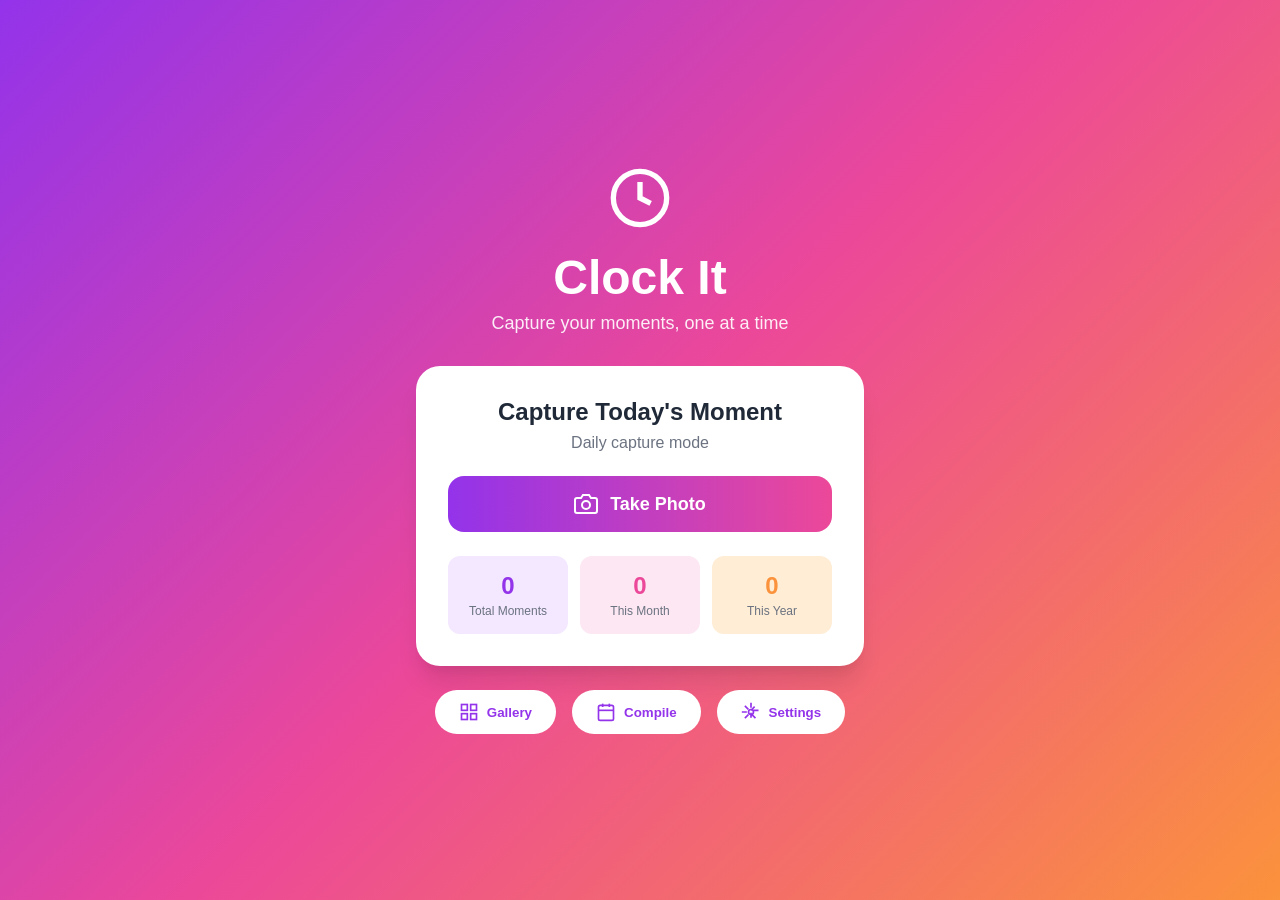
==== index.html @ ca6f7989 "Add files via upload" ====
<!DOCTYPE html>
<html lang="en">
<head>
    <meta charset="UTF-8">
    <meta name="viewport" content="width=device-width, initial-scale=1.0, maximum-scale=1.0, user-scalable=no">
    <meta name="theme-color" content="#9333ea">
    <meta name="description" content="Clock It - Capture your moments, one at a time">
    <meta name="mobile-web-app-capable" content="yes">
    <meta name="apple-mobile-web-app-capable" content="yes">
    <meta name="apple-mobile-web-app-status-bar-style" content="black-translucent">
    <title>Clock It - Photo Journal</title>
    <link rel="manifest" href="manifest.json">
    <link rel="stylesheet" href="styles.css">
    <link rel="icon" type="image/png" href="icon-192.png">
    <link rel="apple-touch-icon" href="icon-192.png">
</head>
<body>
    <div id="app">
        <!-- Home View -->
        <div id="home-view" class="view active">
            <div class="gradient-bg">
                <div class="logo-section">
                    <svg class="logo-icon" viewBox="0 0 24 24" fill="none" stroke="currentColor">
                        <circle cx="12" cy="12" r="10"></circle>
                        <polyline points="12 6 12 12 16 14"></polyline>
                    </svg>
                    <h1 class="app-title">Clock It</h1>
                    <p class="app-subtitle">Capture your moments, one at a time</p>
                </div>

                <div class="card main-card">
                    <div class="card-header">
                        <h2 id="capture-status">Capture Today's Moment</h2>
                        <p id="frequency-display">Daily capture mode</p>
                    </div>

                    <button id="capture-btn" class="btn-primary">
                        <svg viewBox="0 0 24 24" fill="none" stroke="currentColor">
                            <path d="M23 19a2 2 0 0 1-2 2H3a2 2 0 0 1-2-2V8a2 2 0 0 1 2-2h4l2-3h6l2 3h4a2 2 0 0 1 2 2z"></path>
                            <circle cx="12" cy="13" r="4"></circle>
                        </svg>
                        Take Photo
                    </button>
                    <input type="file" id="photo-input" accept="image/*" capture="environment" style="display: none;">

                    <div class="stats-grid">
                        <div class="stat-card purple">
                            <div class="stat-value" id="total-moments">0</div>
                            <div class="stat-label">Total Moments</div>
                        </div>
                        <div class="stat-card pink">
                            <div class="stat-value" id="month-moments">0</div>
                            <div class="stat-label">This Month</div>
                        </div>
                        <div class="stat-card orange">
                            <div class="stat-value" id="year-moments">0</div>
                            <div class="stat-label">This Year</div>
                        </div>
                    </div>
                </div>

                <div class="nav-buttons">
                    <button class="nav-btn" onclick="showView('gallery')">
                        <svg viewBox="0 0 24 24" fill="none" stroke="currentColor">
                            <rect x="3" y="3" width="7" height="7"></rect>
                            <rect x="14" y="3" width="7" height="7"></rect>
                            <rect x="14" y="14" width="7" height="7"></rect>
                            <rect x="3" y="14" width="7" height="7"></rect>
                        </svg>
                        Gallery
                    </button>
                    <button class="nav-btn" onclick="showView('compile')">
                        <svg viewBox="0 0 24 24" fill="none" stroke="currentColor">
                            <rect x="3" y="4" width="18" height="18" rx="2" ry="2"></rect>
                            <line x1="16" y1="2" x2="16" y2="6"></line>
                            <line x1="8" y1="2" x2="8" y2="6"></line>
                            <line x1="3" y1="10" x2="21" y2="10"></line>
                        </svg>
                        Compile
                    </button>
                    <button class="nav-btn" onclick="toggleSettings()">
                        <svg viewBox="0 0 24 24" fill="none" stroke="currentColor">
                            <circle cx="12" cy="12" r="3"></circle>
                            <path d="M12 1v6m0 6v6m9-9h-6M7 12H1m15.364-6.364l-4.243 4.243M8.879 15.121l-4.243 4.243m12.728 0l-4.243-4.243M8.879 8.879L4.636 4.636"></path>
                        </svg>
                        Settings
                    </button>
                </div>

                <div id="settings-panel" class="settings-panel hidden">
                    <div class="card">
                        <h3>Settings</h3>
                        <label class="setting-label">Reminder Frequency</label>
                        <select id="frequency-select" class="select-input">
                            <option value="daily">Daily</option>
                            <option value="weekly">Weekly</option>
                        </select>
                        <button class="btn-secondary" onclick="toggleSettings()">Close</button>
                    </div>
                </div>
            </div>
        </div>

        <!-- Gallery View -->
        <div id="gallery-view" class="view">
            <div class="view-container">
                <div class="view-header">
                    <h2>Your Moments</h2>
                    <button class="btn-back" onclick="showView('home')">← Back</button>
                </div>
                <div id="gallery-grid" class="gallery-grid">
                    <div class="empty-state">
                        <svg viewBox="0 0 24 24" fill="none" stroke="currentColor">
                            <path d="M23 19a2 2 0 0 1-2 2H3a2 2 0 0 1-2-2V8a2 2 0 0 1 2-2h4l2-3h6l2 3h4a2 2 0 0 1 2 2z"></path>
                            <circle cx="12" cy="13" r="4"></circle>
                        </svg>
                        <p>No moments captured yet</p>
                    </div>
                </div>
            </div>
        </div>

        <!-- Compile View -->
        <div id="compile-view" class="view">
            <div class="view-container">
                <div class="view-header">
                    <h2>Compile & Share</h2>
                    <button class="btn-back" onclick="showView('home')">← Back</button>
                </div>

                <div class="card">
                    <h3>Monthly Compilation</h3>
                    <div class="select-row">
                        <select id="month-select" class="select-input">
                            <option value="0">January</option>
                            <option value="1">February</option>
                            <option value="2">March</option>
                            <option value="3">April</option>
                            <option value="4">May</option>
                            <option value="5">June</option>
                            <option value="6">July</option>
                            <option value="7">August</option>
                            <option value="8">September</option>
                            <option value="9">October</option>
                            <option value="10">November</option>
                            <option value="11">December</option>
                        </select>
                        <select id="year-select-monthly" class="select-input">
                            <option value="2024">2024</option>
                            <option value="2025">2025</option>
                            <option value="2026">2026</option>
                        </select>
                    </div>
                    <p id="monthly-count" class="photo-count">0 photos</p>
                    <div id="monthly-preview" class="preview-grid"></div>
                    <button id="generate-monthly" class="btn-primary" onclick="generateMonthlyCollage()">
                        <svg viewBox="0 0 24 24" fill="none" stroke="currentColor">
                            <path d="M21 15v4a2 2 0 0 1-2 2H5a2 2 0 0 1-2-2v-4"></path>
                            <polyline points="7 10 12 15 17 10"></polyline>
                            <line x1="12" y1="15" x2="12" y2="3"></line>
                        </svg>
                        Generate Monthly Collage
                    </button>
                </div>

                <div class="card">
                    <h3>Yearly Compilation</h3>
                    <select id="year-select-yearly" class="select-input">
                        <option value="2024">2024</option>
                        <option value="2025">2025</option>
                        <option value="2026">2026</option>
                    </select>
                    <p id="yearly-count" class="photo-count">0 photos</p>
                    <div id="yearly-preview" class="preview-grid"></div>
                    <button id="generate-yearly" class="btn-primary orange-gradient" onclick="generateYearlyCollage()">
                        <svg viewBox="0 0 24 24" fill="none" stroke="currentColor">
                            <path d="M21 15v4a2 2 0 0 1-2 2H5a2 2 0 0 1-2-2v-4"></path>
                            <polyline points="7 10 12 15 17 10"></polyline>
                            <line x1="12" y1="15" x2="12" y2="3"></line>
                        </svg>
                        Generate Yearly Collage
                    </button>
                </div>
            </div>
        </div>
    </div>

    <div id="toast" class="toast hidden"></div>

    <script src="app.js"></script>
</body>
</html>
---- styles.css ----
* {
    margin: 0;
    padding: 0;
    box-sizing: border-box;
}

body {
    font-family: -apple-system, BlinkMacSystemFont, 'Segoe UI', 'Roboto', 'Oxygen', 'Ubuntu', 'Cantarell', sans-serif;
    -webkit-font-smoothing: antialiased;
    -moz-osx-font-smoothing: grayscale;
    overflow-x: hidden;
}

.view {
    display: none;
    min-height: 100vh;
}

.view.active {
    display: block;
}

/* Home View */
.gradient-bg {
    background: linear-gradient(135deg, #9333ea 0%, #ec4899 50%, #fb923c 100%);
    min-height: 100vh;
    padding: 2rem 1.5rem;
    display: flex;
    flex-direction: column;
    align-items: center;
    justify-content: center;
}

.logo-section {
    text-align: center;
    margin-bottom: 2rem;
}

.logo-icon {
    width: 4rem;
    height: 4rem;
    color: white;
    stroke-width: 2;
    margin-bottom: 1rem;
}

.app-title {
    font-size: 3rem;
    font-weight: bold;
    color: white;
    margin-bottom: 0.5rem;
}

.app-subtitle {
    font-size: 1.125rem;
    color: rgba(255, 255, 255, 0.9);
}

.card {
    background: white;
    border-radius: 1.5rem;
    box-shadow: 0 20px 25px -5px rgba(0, 0, 0, 0.1), 0 10px 10px -5px rgba(0, 0, 0, 0.04);
    padding: 2rem;
    width: 100%;
    max-width: 28rem;
}

.main-card {
    margin-bottom: 1.5rem;
}

.card-header {
    text-align: center;
    margin-bottom: 1.5rem;
}

.card-header h2 {
    font-size: 1.5rem;
    font-weight: bold;
    color: #1f2937;
    margin-bottom: 0.5rem;
}

.card-header p {
    color: #6b7280;
}

.btn-primary {
    width: 100%;
    background: linear-gradient(to right, #9333ea, #ec4899);
    color: white;
    padding: 1rem;
    border-radius: 1rem;
    font-weight: 600;
    font-size: 1.125rem;
    border: none;
    cursor: pointer;
    display: flex;
    align-items: center;
    justify-content: center;
    gap: 0.75rem;
    transition: all 0.3s;
    margin-bottom: 1.5rem;
}

.btn-primary:hover {
    box-shadow: 0 10px 15px -3px rgba(0, 0, 0, 0.1);
    transform: translateY(-1px);
}

.btn-primary:disabled {
    opacity: 0.5;
    cursor: not-allowed;
}

.btn-primary svg {
    width: 1.5rem;
    height: 1.5rem;
    stroke-width: 2;
}

.orange-gradient {
    background: linear-gradient(to right, #ec4899, #fb923c);
}

.stats-grid {
    display: grid;
    grid-template-columns: repeat(3, 1fr);
    gap: 0.75rem;
}

.stat-card {
    text-align: center;
    padding: 1rem;
    border-radius: 0.75rem;
}

.stat-card.purple {
    background: #f3e8ff;
}

.stat-card.pink {
    background: #fce7f3;
}

.stat-card.orange {
    background: #ffedd5;
}

.stat-value {
    font-size: 1.5rem;
    font-weight: bold;
}

.stat-card.purple .stat-value {
    color: #9333ea;
}

.stat-card.pink .stat-value {
    color: #ec4899;
}

.stat-card.orange .stat-value {
    color: #fb923c;
}

.stat-label {
    font-size: 0.75rem;
    color: #6b7280;
    margin-top: 0.25rem;
}

.nav-buttons {
    display: flex;
    gap: 1rem;
}

.nav-btn {
    background: white;
    color: #9333ea;
    padding: 0.75rem 1.5rem;
    border-radius: 9999px;
    font-weight: 600;
    border: none;
    cursor: pointer;
    display: flex;
    align-items: center;
    gap: 0.5rem;
    transition: all 0.3s;
}

.nav-btn:hover {
    box-shadow: 0 10px 15px -3px rgba(0, 0, 0, 0.1);
}

.nav-btn svg {
    width: 1.25rem;
    height: 1.25rem;
    stroke-width: 2;
}

.settings-panel {
    margin-top: 1.5rem;
    width: 100%;
    max-width: 28rem;
}

.settings-panel.hidden {
    display: none;
}

.setting-label {
    display: block;
    font-size: 0.875rem;
    font-weight: 500;
    color: #374151;
    margin-bottom: 0.5rem;
    margin-top: 1rem;
}

.select-input {
    width: 100%;
    padding: 0.75rem;
    border: 2px solid #e5e7eb;
    border-radius: 0.75rem;
    font-size: 1rem;
    margin-bottom: 1rem;
}

.select-input:focus {
    outline: none;
    border-color: #9333ea;
}

.btn-secondary {
    width: 100%;
    background: #f3f4f6;
    color: #374151;
    padding: 0.75rem;
    border-radius: 0.75rem;
    font-weight: 600;
    border: none;
    cursor: pointer;
    margin-top: 0.5rem;
}

/* Gallery View */
.view-container {
    min-height: 100vh;
    background: #f9fafb;
    padding: 1rem;
}

.view-header {
    display: flex;
    justify-content: space-between;
    align-items: center;
    margin-bottom: 1.5rem;
    max-width: 64rem;
    margin-left: auto;
    margin-right: auto;
}

.view-header h2 {
    font-size: 1.875rem;
    font-weight: bold;
    color: #1f2937;
}

.btn-back {
    background: #9333ea;
    color: white;
    padding: 0.5rem 1rem;
    border-radius: 9999px;
    font-weight: 600;
    border: none;
    cursor: pointer;
}

.gallery-grid {
    display: grid;
    grid-template-columns: repeat(auto-fill, minmax(150px, 1fr));
    gap: 1rem;
    max-width: 64rem;
    margin: 0 auto;
}

.gallery-item {
    background: white;
    border-radius: 0.75rem;
    overflow: hidden;
    box-shadow: 0 1px 3px 0 rgba(0, 0, 0, 0.1);
}

.gallery-item img {
    width: 100%;
    height: 12rem;
    object-fit: cover;
}

.gallery-item-info {
    padding: 0.75rem;
}

.gallery-item-date {
    font-size: 0.875rem;
    color: #6b7280;
}

.empty-state {
    grid-column: 1 / -1;
    text-align: center;
    padding: 4rem 1rem;
}

.empty-state svg {
    width: 4rem;
    height: 4rem;
    color: #d1d5db;
    stroke-width: 2;
    margin: 0 auto 1rem;
}

.empty-state p {
    color: #9ca3af;
    font-size: 1.125rem;
}

/* Compile View */
.card h3 {
    font-size: 1.25rem;
    font-weight: bold;
    color: #1f2937;
    margin-bottom: 1rem;
}

.select-row {
    display: grid;
    grid-template-columns: 1fr 1fr;
    gap: 0.75rem;
}

.photo-count {
    color: #6b7280;
    margin-bottom: 0.5rem;
}

.preview-grid {
    display: grid;
    grid-template-columns: repeat(4, 1fr);
    gap: 0.5rem;
    margin-bottom: 1rem;
}

.preview-grid img {
    width: 100%;
    height: 5rem;
    object-fit: cover;
    border-radius: 0.5rem;
}

/* Toast Notifications */
.toast {
    position: fixed;
    bottom: 2rem;
    left: 50%;
    transform: translateX(-50%);
    background: #1f2937;
    color: white;
    padding: 1rem 1.5rem;
    border-radius: 0.75rem;
    box-shadow: 0 10px 15px -3px rgba(0, 0, 0, 0.1);
    z-index: 1000;
    transition: opacity 0.3s;
}

.toast.hidden {
    display: none;
}

/* Responsive Design */
@media (min-width: 768px) {
    .gallery-grid {
        grid-template-columns: repeat(auto-fill, minmax(200px, 1fr));
    }
    
    .gallery-item img {
        height: 15rem;
    }
}

@media (max-width: 640px) {
    .app-title {
        font-size: 2.5rem;
    }
    
    .nav-buttons {
        flex-direction: column;
        width: 100%;
        max-width: 28rem;
    }
    
    .nav-btn {
        width: 100%;
        justify-content: center;
    }
}
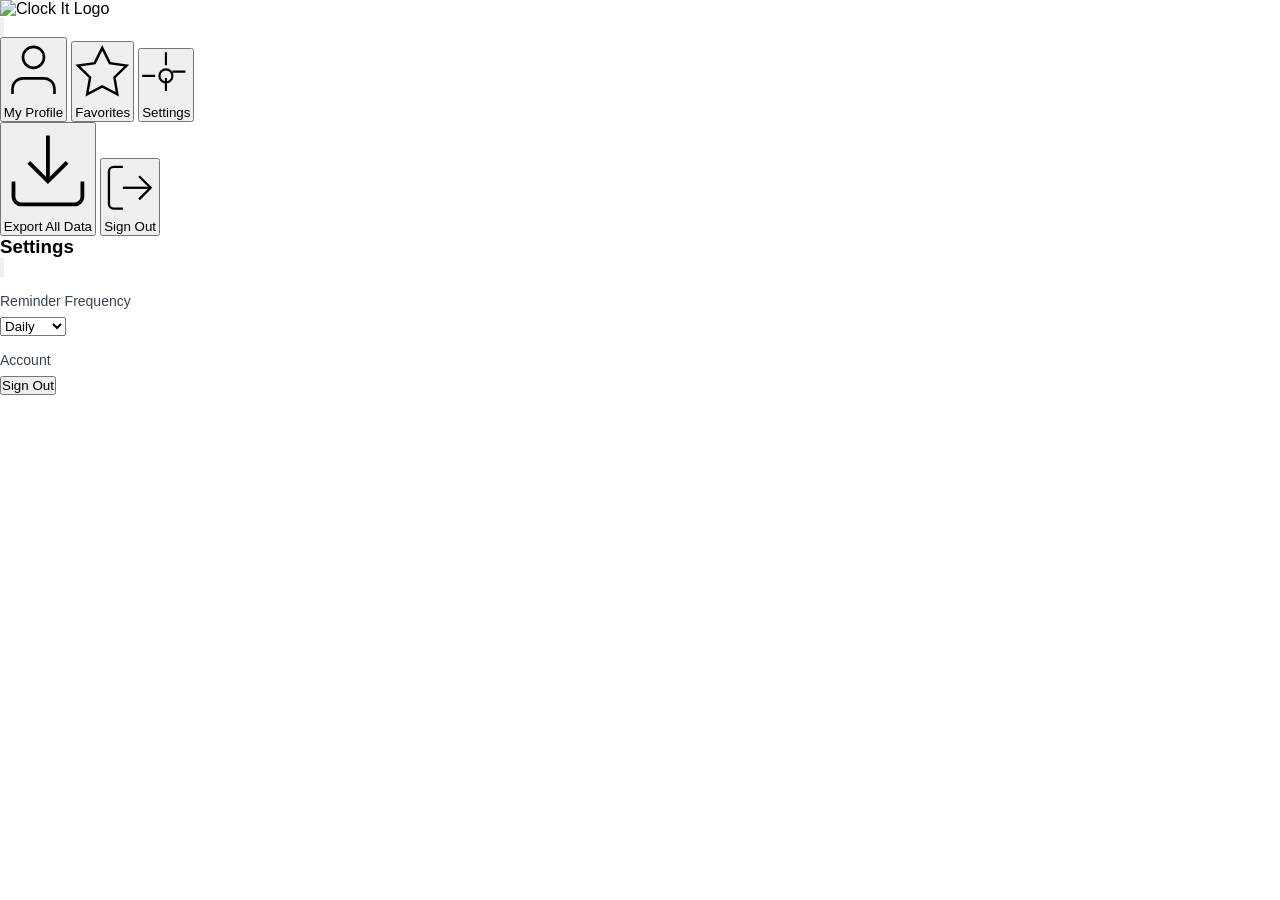
==== commit ad2f6b62: "Add files via upload" ====
--- a/index.html
+++ b/index.html
@@ -3,7 +3,7 @@
 <head>
     <meta charset="UTF-8">
     <meta name="viewport" content="width=device-width, initial-scale=1.0, maximum-scale=1.0, user-scalable=no">
-    <meta name="theme-color" content="#9333ea">
+    <meta name="theme-color" content="#1e90ff">
     <meta name="description" content="Clock It - Capture your moments, one at a time">
     <meta name="mobile-web-app-capable" content="yes">
     <meta name="apple-mobile-web-app-capable" content="yes">
@@ -13,28 +13,70 @@
     <link rel="stylesheet" href="styles.css">
     <link rel="icon" type="image/png" href="icon-192.png">
     <link rel="apple-touch-icon" href="icon-192.png">
+    <script src="https://accounts.google.com/gsi/client" async defer></script>
 </head>
 <body>
+    <!-- Background Pattern -->
+    <div class="background-pattern"></div>
+    <div class="background-overlay"></div>
+
     <div id="app">
+        <!-- Splash Screen -->
+        <div id="splash-screen" class="splash-screen active">
+            <div class="splash-content">
+                <img src="logo.png" alt="Clock It Logo" class="splash-logo">
+                <div class="splash-loader"></div>
+            </div>
+        </div>
+
+        <!-- Login View -->
+        <div id="login-view" class="view">
+            <div class="login-container">
+                <div class="glass-card login-card">
+                    <img src="logo.png" alt="Clock It" class="login-logo">
+                    <h2 class="login-title">Welcome to Clock It</h2>
+                    <p class="login-subtitle">Capture your moments, sync across devices</p>
+                    
+                    <div id="google-signin-button"></div>
+                    
+                    <button id="continue-local-btn" class="glass-button secondary-btn">
+                        <svg viewBox="0 0 24 24" fill="none" stroke="currentColor">
+                            <path d="M20 21v-2a4 4 0 0 0-4-4H8a4 4 0 0 0-4 4v2"></path>
+                            <circle cx="12" cy="7" r="4"></circle>
+                        </svg>
+                        Continue Without Sign In
+                    </button>
+                    
+                    <p class="login-note">Sign in with Google to sync your photos across all devices</p>
+                </div>
+            </div>
+        </div>
+
         <!-- Home View -->
-        <div id="home-view" class="view active">
-            <div class="gradient-bg">
-                <div class="logo-section">
-                    <svg class="logo-icon" viewBox="0 0 24 24" fill="none" stroke="currentColor">
-                        <circle cx="12" cy="12" r="10"></circle>
-                        <polyline points="12 6 12 12 16 14"></polyline>
-                    </svg>
-                    <h1 class="app-title">Clock It</h1>
-                    <p class="app-subtitle">Capture your moments, one at a time</p>
-                </div>
-
-                <div class="card main-card">
+        <div id="home-view" class="view">
+            <div class="app-container">
+                <!-- Header -->
+                <div class="app-header glass-card">
+                    <div class="header-content">
+                        <img src="logo.png" alt="Clock It" class="header-logo">
+                        <button class="glass-button icon-btn hamburger-btn" onclick="toggleSidebar()">
+                            <svg viewBox="0 0 24 24" fill="none" stroke="currentColor">
+                                <line x1="3" y1="12" x2="21" y2="12"></line>
+                                <line x1="3" y1="6" x2="21" y2="6"></line>
+                                <line x1="3" y1="18" x2="21" y2="18"></line>
+                            </svg>
+                        </button>
+                    </div>
+                </div>
+
+                <!-- Main Card -->
+                <div class="glass-card main-card">
                     <div class="card-header">
                         <h2 id="capture-status">Capture Today's Moment</h2>
                         <p id="frequency-display">Daily capture mode</p>
                     </div>
 
-                    <button id="capture-btn" class="btn-primary">
+                    <button id="capture-btn" class="glass-button primary-btn">
                         <svg viewBox="0 0 24 24" fill="none" stroke="currentColor">
                             <path d="M23 19a2 2 0 0 1-2 2H3a2 2 0 0 1-2-2V8a2 2 0 0 1 2-2h4l2-3h6l2 3h4a2 2 0 0 1 2 2z"></path>
                             <circle cx="12" cy="13" r="4"></circle>
@@ -43,23 +85,41 @@
                     </button>
                     <input type="file" id="photo-input" accept="image/*" capture="environment" style="display: none;">
 
+                    <button id="upload-btn" class="glass-button secondary-btn upload-btn">
+                        <svg viewBox="0 0 24 24" fill="none" stroke="currentColor">
+                            <path d="M21 15v4a2 2 0 0 1-2 2H5a2 2 0 0 1-2-2v-4"></path>
+                            <polyline points="17 8 12 3 7 8"></polyline>
+                            <line x1="12" y1="3" x2="12" y2="15"></line>
+                        </svg>
+                        Upload from Gallery
+                        <span id="upload-count" class="upload-count"></span>
+                    </button>
+                    <input type="file" id="upload-input" accept="image/*" multiple style="display: none;">
+
                     <div class="stats-grid">
-                        <div class="stat-card purple">
+                        <div class="glass-card stat-card">
                             <div class="stat-value" id="total-moments">0</div>
                             <div class="stat-label">Total Moments</div>
                         </div>
-                        <div class="stat-card pink">
+                        <div class="glass-card stat-card">
                             <div class="stat-value" id="month-moments">0</div>
                             <div class="stat-label">This Month</div>
                         </div>
-                        <div class="stat-card orange">
+                        <div class="glass-card stat-card">
                             <div class="stat-value" id="year-moments">0</div>
                             <div class="stat-label">This Year</div>
                         </div>
                     </div>
                 </div>
 
-                <div class="nav-buttons">
+                <!-- Navigation -->
+                <div class="bottom-nav glass-card">
+                    <button class="nav-btn active" onclick="showView('home')">
+                        <svg viewBox="0 0 24 24" fill="none" stroke="currentColor">
+                            <path d="M3 9l9-7 9 7v11a2 2 0 0 1-2 2H5a2 2 0 0 1-2-2z"></path>
+                        </svg>
+                        <span>Home</span>
+                    </button>
                     <button class="nav-btn" onclick="showView('gallery')">
                         <svg viewBox="0 0 24 24" fill="none" stroke="currentColor">
                             <rect x="3" y="3" width="7" height="7"></rect>
@@ -67,7 +127,13 @@
                             <rect x="14" y="14" width="7" height="7"></rect>
                             <rect x="3" y="14" width="7" height="7"></rect>
                         </svg>
-                        Gallery
+                        <span>Gallery</span>
+                    </button>
+                    <button class="nav-btn" onclick="showView('favorites')">
+                        <svg viewBox="0 0 24 24" fill="none" stroke="currentColor">
+                            <polygon points="12 2 15.09 8.26 22 9.27 17 14.14 18.18 21.02 12 17.77 5.82 21.02 7 14.14 2 9.27 8.91 8.26 12 2"></polygon>
+                        </svg>
+                        <span>Favorites</span>
                     </button>
                     <button class="nav-btn" onclick="showView('compile')">
                         <svg viewBox="0 0 24 24" fill="none" stroke="currentColor">
@@ -76,45 +142,35 @@
                             <line x1="8" y1="2" x2="8" y2="6"></line>
                             <line x1="3" y1="10" x2="21" y2="10"></line>
                         </svg>
-                        Compile
-                    </button>
-                    <button class="nav-btn" onclick="toggleSettings()">
-                        <svg viewBox="0 0 24 24" fill="none" stroke="currentColor">
-                            <circle cx="12" cy="12" r="3"></circle>
-                            <path d="M12 1v6m0 6v6m9-9h-6M7 12H1m15.364-6.364l-4.243 4.243M8.879 15.121l-4.243 4.243m12.728 0l-4.243-4.243M8.879 8.879L4.636 4.636"></path>
-                        </svg>
-                        Settings
-                    </button>
-                </div>
-
-                <div id="settings-panel" class="settings-panel hidden">
-                    <div class="card">
-                        <h3>Settings</h3>
-                        <label class="setting-label">Reminder Frequency</label>
-                        <select id="frequency-select" class="select-input">
-                            <option value="daily">Daily</option>
-                            <option value="weekly">Weekly</option>
-                        </select>
-                        <button class="btn-secondary" onclick="toggleSettings()">Close</button>
-                    </div>
+                        <span>Compile</span>
+                    </button>
                 </div>
             </div>
         </div>
 
         <!-- Gallery View -->
         <div id="gallery-view" class="view">
-            <div class="view-container">
-                <div class="view-header">
+            <div class="app-container">
+                <div class="view-header glass-card">
+                    <button class="glass-button icon-btn" onclick="showView('home')">
+                        <svg viewBox="0 0 24 24" fill="none" stroke="currentColor">
+                            <line x1="19" y1="12" x2="5" y2="12"></line>
+                            <polyline points="12 19 5 12 12 5"></polyline>
+                        </svg>
+                    </button>
                     <h2>Your Moments</h2>
-                    <button class="btn-back" onclick="showView('home')">← Back</button>
-                </div>
-                <div id="gallery-grid" class="gallery-grid">
-                    <div class="empty-state">
-                        <svg viewBox="0 0 24 24" fill="none" stroke="currentColor">
-                            <path d="M23 19a2 2 0 0 1-2 2H3a2 2 0 0 1-2-2V8a2 2 0 0 1 2-2h4l2-3h6l2 3h4a2 2 0 0 1 2 2z"></path>
-                            <circle cx="12" cy="13" r="4"></circle>
-                        </svg>
-                        <p>No moments captured yet</p>
+                    <div style="width: 40px;"></div>
+                </div>
+                
+                <div class="content-container">
+                    <div id="gallery-grid" class="gallery-grid">
+                        <div class="empty-state">
+                            <svg viewBox="0 0 24 24" fill="none" stroke="currentColor">
+                                <path d="M23 19a2 2 0 0 1-2 2H3a2 2 0 0 1-2-2V8a2 2 0 0 1 2-2h4l2-3h6l2 3h4a2 2 0 0 1 2 2z"></path>
+                                <circle cx="12" cy="13" r="4"></circle>
+                            </svg>
+                            <p>No moments captured yet</p>
+                        </div>
                     </div>
                 </div>
             </div>
@@ -122,70 +178,326 @@
 
         <!-- Compile View -->
         <div id="compile-view" class="view">
-            <div class="view-container">
-                <div class="view-header">
+            <div class="app-container">
+                <div class="view-header glass-card">
+                    <button class="glass-button icon-btn" onclick="showView('home')">
+                        <svg viewBox="0 0 24 24" fill="none" stroke="currentColor">
+                            <line x1="19" y1="12" x2="5" y2="12"></line>
+                            <polyline points="12 19 5 12 12 5"></polyline>
+                        </svg>
+                    </button>
                     <h2>Compile & Share</h2>
-                    <button class="btn-back" onclick="showView('home')">← Back</button>
-                </div>
-
-                <div class="card">
-                    <h3>Monthly Compilation</h3>
-                    <div class="select-row">
-                        <select id="month-select" class="select-input">
-                            <option value="0">January</option>
-                            <option value="1">February</option>
-                            <option value="2">March</option>
-                            <option value="3">April</option>
-                            <option value="4">May</option>
-                            <option value="5">June</option>
-                            <option value="6">July</option>
-                            <option value="7">August</option>
-                            <option value="8">September</option>
-                            <option value="9">October</option>
-                            <option value="10">November</option>
-                            <option value="11">December</option>
-                        </select>
-                        <select id="year-select-monthly" class="select-input">
+                    <div style="width: 40px;"></div>
+                </div>
+
+                <div class="content-container">
+                    <div class="glass-card">
+                        <h3>Monthly Compilation</h3>
+                        <div class="select-row">
+                            <select id="month-select" class="glass-select">
+                                <option value="0">January</option>
+                                <option value="1">February</option>
+                                <option value="2">March</option>
+                                <option value="3">April</option>
+                                <option value="4">May</option>
+                                <option value="5">June</option>
+                                <option value="6">July</option>
+                                <option value="7">August</option>
+                                <option value="8">September</option>
+                                <option value="9">October</option>
+                                <option value="10">November</option>
+                                <option value="11">December</option>
+                            </select>
+                            <select id="year-select-monthly" class="glass-select">
+                                <option value="2024">2024</option>
+                                <option value="2025">2025</option>
+                                <option value="2026">2026</option>
+                            </select>
+                        </div>
+                        <p id="monthly-count" class="photo-count">0 photos</p>
+                        <div id="monthly-preview" class="preview-grid"></div>
+                        <button id="generate-monthly" class="glass-button primary-btn" onclick="generateMonthlyCollage()">
+                            <svg viewBox="0 0 24 24" fill="none" stroke="currentColor">
+                                <path d="M21 15v4a2 2 0 0 1-2 2H5a2 2 0 0 1-2-2v-4"></path>
+                                <polyline points="7 10 12 15 17 10"></polyline>
+                                <line x1="12" y1="15" x2="12" y2="3"></line>
+                            </svg>
+                            Generate Monthly Collage
+                        </button>
+                    </div>
+
+                    <div class="glass-card">
+                        <h3>Yearly Compilation</h3>
+                        <select id="year-select-yearly" class="glass-select">
                             <option value="2024">2024</option>
                             <option value="2025">2025</option>
                             <option value="2026">2026</option>
                         </select>
-                    </div>
-                    <p id="monthly-count" class="photo-count">0 photos</p>
-                    <div id="monthly-preview" class="preview-grid"></div>
-                    <button id="generate-monthly" class="btn-primary" onclick="generateMonthlyCollage()">
+                        <p id="yearly-count" class="photo-count">0 photos</p>
+                        <div id="yearly-preview" class="preview-grid"></div>
+                        <button id="generate-yearly" class="glass-button primary-btn" onclick="generateYearlyCollage()">
+                            <svg viewBox="0 0 24 24" fill="none" stroke="currentColor">
+                                <path d="M21 15v4a2 2 0 0 1-2 2H5a2 2 0 0 1-2-2v-4"></path>
+                                <polyline points="7 10 12 15 17 10"></polyline>
+                                <line x1="12" y1="15" x2="12" y2="3"></line>
+                            </svg>
+                            Generate Yearly Collage
+                        </button>
+                    </div>
+                </div>
+            </div>
+        </div>
+
+        <!-- Favorites View -->
+        <div id="favorites-view" class="view">
+            <div class="app-container">
+                <div class="view-header glass-card">
+                    <button class="glass-button icon-btn" onclick="showView('home')">
+                        <svg viewBox="0 0 24 24" fill="none" stroke="currentColor">
+                            <line x1="19" y1="12" x2="5" y2="12"></line>
+                            <polyline points="12 19 5 12 12 5"></polyline>
+                        </svg>
+                    </button>
+                    <h2>Favorites</h2>
+                    <div style="width: 40px;"></div>
+                </div>
+                
+                <div class="content-container">
+                    <div id="favorites-grid" class="gallery-grid">
+                        <div class="empty-state">
+                            <svg viewBox="0 0 24 24" fill="none" stroke="currentColor">
+                                <polygon points="12 2 15.09 8.26 22 9.27 17 14.14 18.18 21.02 12 17.77 5.82 21.02 7 14.14 2 9.27 8.91 8.26 12 2"></polygon>
+                            </svg>
+                            <p>No favorite moments yet</p>
+                            <p style="font-size: 0.9rem; opacity: 0.7; margin-top: 0.5rem;">Star your best photos to see them here</p>
+                        </div>
+                    </div>
+                </div>
+            </div>
+        </div>
+
+        <!-- Profile View -->
+        <div id="profile-view" class="view">
+            <div class="app-container">
+                <div class="view-header glass-card">
+                    <button class="glass-button icon-btn" onclick="closeSidebar()">
+                        <svg viewBox="0 0 24 24" fill="none" stroke="currentColor">
+                            <line x1="19" y1="12" x2="5" y2="12"></line>
+                            <polyline points="12 19 5 12 12 5"></polyline>
+                        </svg>
+                    </button>
+                    <h2>Profile</h2>
+                    <div style="width: 40px;"></div>
+                </div>
+                
+                <div class="content-container">
+                    <div class="glass-card profile-card">
+                        <div id="profile-info" class="profile-info"></div>
+                        
+                        <div class="profile-stats">
+                            <div class="profile-stat">
+                                <div class="profile-stat-value" id="profile-total">0</div>
+                                <div class="profile-stat-label">Total Moments</div>
+                            </div>
+                            <div class="profile-stat">
+                                <div class="profile-stat-value" id="profile-favorites">0</div>
+                                <div class="profile-stat-label">Favorites</div>
+                            </div>
+                            <div class="profile-stat">
+                                <div class="profile-stat-value" id="profile-days">0</div>
+                                <div class="profile-stat-label">Days Active</div>
+                            </div>
+                        </div>
+
+                        <div class="profile-actions">
+                            <button class="glass-button secondary-btn" onclick="showView('settings'); closeSidebar();">
+                                <svg viewBox="0 0 24 24" fill="none" stroke="currentColor">
+                                    <circle cx="12" cy="12" r="3"></circle>
+                                    <path d="M12 1v6m0 6v6m9-9h-6M7 12H1"></path>
+                                </svg>
+                                Settings
+                            </button>
+                            <button id="profile-signout-btn" class="glass-button secondary-btn" onclick="signOut()">
+                                <svg viewBox="0 0 24 24" fill="none" stroke="currentColor">
+                                    <path d="M9 21H5a2 2 0 0 1-2-2V5a2 2 0 0 1 2-2h4"></path>
+                                    <polyline points="16 17 21 12 16 7"></polyline>
+                                    <line x1="21" y1="12" x2="9" y2="12"></line>
+                                </svg>
+                                Sign Out
+                            </button>
+                        </div>
+                    </div>
+                </div>
+            </div>
+        </div>
+
+        <!-- Settings View -->
+        <div id="settings-view" class="view">
+            <div class="app-container">
+                <div class="view-header glass-card">
+                    <button class="glass-button icon-btn" onclick="showView(lastView || 'home')">
+                        <svg viewBox="0 0 24 24" fill="none" stroke="currentColor">
+                            <line x1="19" y1="12" x2="5" y2="12"></line>
+                            <polyline points="12 19 5 12 12 5"></polyline>
+                        </svg>
+                    </button>
+                    <h2>Settings</h2>
+                    <div style="width: 40px;"></div>
+                </div>
+                
+                <div class="content-container">
+                    <div class="glass-card">
+                        <h3>Capture Settings</h3>
+                        <div class="setting-item">
+                            <label class="setting-label">Reminder Frequency</label>
+                            <select id="frequency-select-main" class="glass-select">
+                                <option value="daily">Daily</option>
+                                <option value="weekly">Weekly</option>
+                            </select>
+                        </div>
+                    </div>
+
+                    <div class="glass-card">
+                        <h3>Upload Limits</h3>
+                        <div class="setting-item">
+                            <label class="setting-label">Monthly Uploads</label>
+                            <div class="limit-info">
+                                <div class="limit-bar">
+                                    <div id="upload-progress-bar" class="limit-bar-fill"></div>
+                                </div>
+                                <p id="upload-limit-text" class="limit-text">0 of 3 uploads this month</p>
+                                <p class="limit-note">Free tier: 3 uploads per month. Upgrade to Premium for unlimited uploads.</p>
+                            </div>
+                        </div>
+                    </div>
+
+                    <div class="glass-card">
+                        <h3>Premium</h3>
+                        <div class="premium-info">
+                            <p><strong>Upgrade to Premium</strong></p>
+                            <ul style="margin: 1rem 0; padding-left: 1.5rem; opacity: 0.9;">
+                                <li>Unlimited photo uploads</li>
+                                <li>Unlimited cloud storage</li>
+                                <li>Premium templates</li>
+                                <li>HD exports</li>
+                                <li>Priority support</li>
+                            </ul>
+                            <button class="glass-button primary-btn" onclick="showToast('Premium coming soon! 🚀')">
+                                Upgrade to Premium - $2.99/month
+                            </button>
+                        </div>
+                    </div>
+
+                    <div class="glass-card">
+                        <h3>About</h3>
+                        <p style="opacity: 0.8; margin-bottom: 0.5rem;"><strong>Clock It</strong> v3.0</p>
+                        <p style="opacity: 0.7; font-size: 0.9rem; line-height: 1.6;">
+                            Capture your moments, one at a time. A beautiful photo journal app to document your life's journey.
+                        </p>
+                    </div>
+                </div>
+            </div>
+        </div>
+
+        <!-- Sidebar Menu -->
+        <div id="sidebar" class="sidebar">
+            <div class="sidebar-overlay" onclick="closeSidebar()"></div>
+            <div class="sidebar-content glass-card">
+                <div class="sidebar-header">
+                    <button class="glass-button icon-btn" onclick="closeSidebar()">
+                        <svg viewBox="0 0 24 24" fill="none" stroke="currentColor">
+                            <line x1="18" y1="6" x2="6" y2="18"></line>
+                            <line x1="6" y1="6" x2="18" y2="18"></line>
+                        </svg>
+                    </button>
+                </div>
+
+                <div id="sidebar-user-info" class="sidebar-user-info">
+                    <!-- User info will be inserted here -->
+                </div>
+
+                <div class="sidebar-menu">
+                    <button class="sidebar-menu-item" onclick="showView('profile'); closeSidebar();">
+                        <svg viewBox="0 0 24 24" fill="none" stroke="currentColor">
+                            <path d="M20 21v-2a4 4 0 0 0-4-4H8a4 4 0 0 0-4 4v2"></path>
+                            <circle cx="12" cy="7" r="4"></circle>
+                        </svg>
+                        <span>My Profile</span>
+                    </button>
+                    
+                    <button class="sidebar-menu-item" onclick="showView('favorites'); closeSidebar();">
+                        <svg viewBox="0 0 24 24" fill="none" stroke="currentColor">
+                            <polygon points="12 2 15.09 8.26 22 9.27 17 14.14 18.18 21.02 12 17.77 5.82 21.02 7 14.14 2 9.27 8.91 8.26 12 2"></polygon>
+                        </svg>
+                        <span>Favorites</span>
+                    </button>
+                    
+                    <button class="sidebar-menu-item" onclick="showView('settings'); closeSidebar();">
+                        <svg viewBox="0 0 24 24" fill="none" stroke="currentColor">
+                            <circle cx="12" cy="12" r="3"></circle>
+                            <path d="M12 1v6m0 6v6m9-9h-6M7 12H1"></path>
+                        </svg>
+                        <span>Settings</span>
+                    </button>
+
+                    <div class="sidebar-divider"></div>
+
+                    <button class="sidebar-menu-item" onclick="exportAllData()">
                         <svg viewBox="0 0 24 24" fill="none" stroke="currentColor">
                             <path d="M21 15v4a2 2 0 0 1-2 2H5a2 2 0 0 1-2-2v-4"></path>
                             <polyline points="7 10 12 15 17 10"></polyline>
                             <line x1="12" y1="15" x2="12" y2="3"></line>
                         </svg>
-                        Generate Monthly Collage
-                    </button>
-                </div>
-
-                <div class="card">
-                    <h3>Yearly Compilation</h3>
-                    <select id="year-select-yearly" class="select-input">
-                        <option value="2024">2024</option>
-                        <option value="2025">2025</option>
-                        <option value="2026">2026</option>
+                        <span>Export All Data</span>
+                    </button>
+
+                    <button class="sidebar-menu-item danger" onclick="signOut()">
+                        <svg viewBox="0 0 24 24" fill="none" stroke="currentColor">
+                            <path d="M9 21H5a2 2 0 0 1-2-2V5a2 2 0 0 1 2-2h4"></path>
+                            <polyline points="16 17 21 12 16 7"></polyline>
+                            <line x1="21" y1="12" x2="9" y2="12"></line>
+                        </svg>
+                        <span>Sign Out</span>
+                    </button>
+                </div>
+            </div>
+        </div>
+
+        <!-- Settings Panel -->
+        <div id="settings-panel" class="modal hidden">
+            <div class="modal-overlay" onclick="toggleSettings()"></div>
+            <div class="glass-card modal-content">
+                <div class="modal-header">
+                    <h3>Settings</h3>
+                    <button class="glass-button icon-btn" onclick="toggleSettings()">
+                        <svg viewBox="0 0 24 24" fill="none" stroke="currentColor">
+                            <line x1="18" y1="6" x2="6" y2="18"></line>
+                            <line x1="6" y1="6" x2="18" y2="18"></line>
+                        </svg>
+                    </button>
+                </div>
+                
+                <div class="setting-item">
+                    <label class="setting-label">Reminder Frequency</label>
+                    <select id="frequency-select" class="glass-select">
+                        <option value="daily">Daily</option>
+                        <option value="weekly">Weekly</option>
                     </select>
-                    <p id="yearly-count" class="photo-count">0 photos</p>
-                    <div id="yearly-preview" class="preview-grid"></div>
-                    <button id="generate-yearly" class="btn-primary orange-gradient" onclick="generateYearlyCollage()">
-                        <svg viewBox="0 0 24 24" fill="none" stroke="currentColor">
-                            <path d="M21 15v4a2 2 0 0 1-2 2H5a2 2 0 0 1-2-2v-4"></path>
-                            <polyline points="7 10 12 15 17 10"></polyline>
-                            <line x1="12" y1="15" x2="12" y2="3"></line>
-                        </svg>
-                        Generate Yearly Collage
-                    </button>
-                </div>
-            </div>
-        </div>
+                </div>
+
+                <div class="setting-item" id="account-section">
+                    <label class="setting-label">Account</label>
+                    <div id="user-details"></div>
+                    <button id="signout-btn" class="glass-button secondary-btn" onclick="signOut()">
+                        Sign Out
+                    </button>
+                </div>
+            </div>
+        </div>
+
     </div>
 
-    <div id="toast" class="toast hidden"></div>
+    <div id="toast" class="toast glass-card hidden"></div>
 
     <script src="app.js"></script>
 </body>
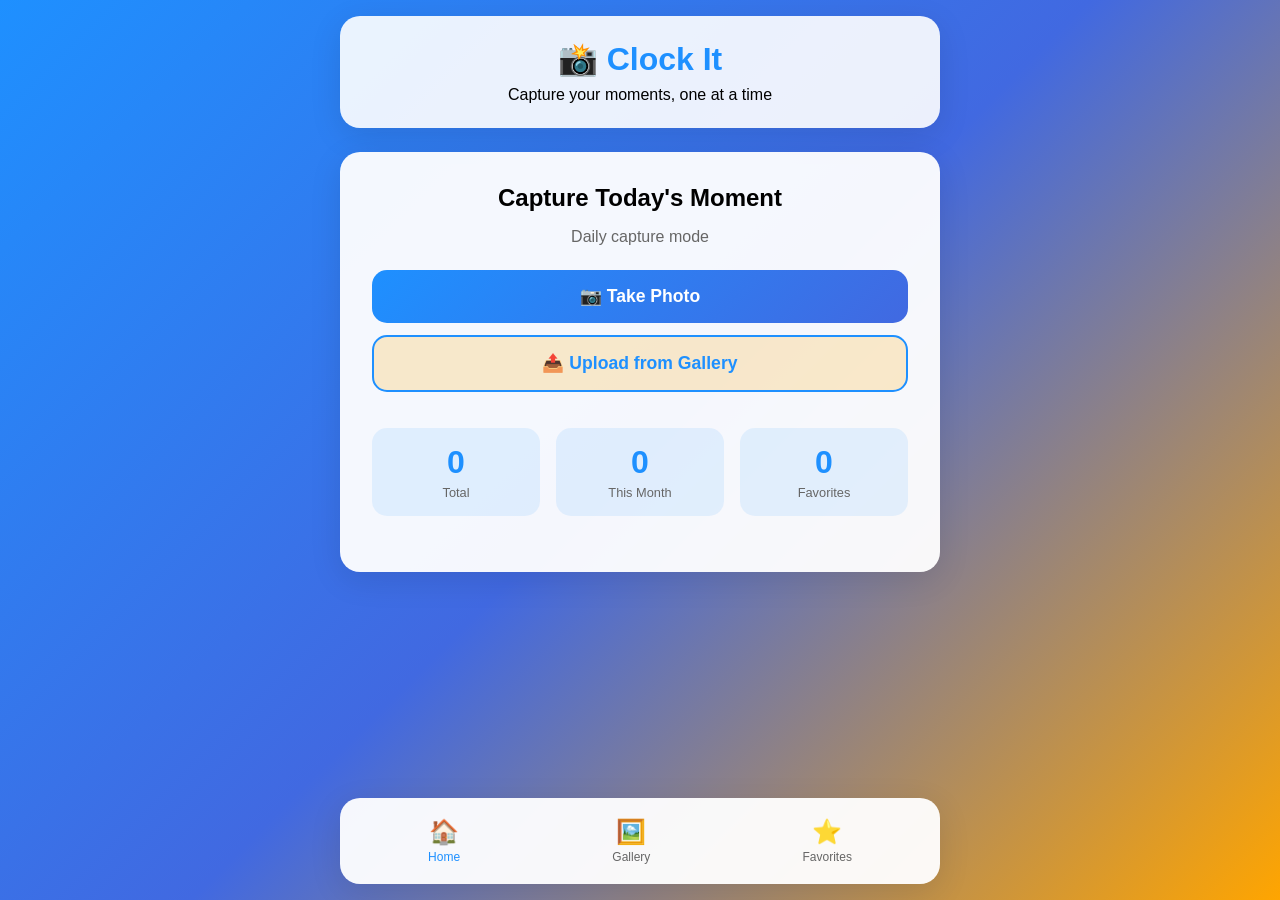
==== commit 3cb12d53: "Rename Index.html to index.html" ====
--- a/index.html
+++ b/index.html
@@ -2,503 +2,494 @@
 <html lang="en">
 <head>
     <meta charset="UTF-8">
-    <meta name="viewport" content="width=device-width, initial-scale=1.0, maximum-scale=1.0, user-scalable=no">
+    <meta name="viewport" content="width=device-width, initial-scale=1.0">
     <meta name="theme-color" content="#1e90ff">
-    <meta name="description" content="Clock It - Capture your moments, one at a time">
-    <meta name="mobile-web-app-capable" content="yes">
-    <meta name="apple-mobile-web-app-capable" content="yes">
-    <meta name="apple-mobile-web-app-status-bar-style" content="black-translucent">
     <title>Clock It - Photo Journal</title>
     <link rel="manifest" href="manifest.json">
-    <link rel="stylesheet" href="styles.css">
-    <link rel="icon" type="image/png" href="icon-192.png">
-    <link rel="apple-touch-icon" href="icon-192.png">
-    <script src="https://accounts.google.com/gsi/client" async defer></script>
+    <style>
+        * {
+            margin: 0;
+            padding: 0;
+            box-sizing: border-box;
+        }
+
+        body {
+            font-family: -apple-system, BlinkMacSystemFont, 'Segoe UI', sans-serif;
+            background: linear-gradient(135deg, #1e90ff 0%, #4169e1 50%, #ffa500 100%);
+            min-height: 100vh;
+            padding: 1rem;
+        }
+
+        .container {
+            max-width: 600px;
+            margin: 0 auto;
+            padding-bottom: 6rem;
+        }
+
+        .header {
+            background: rgba(255, 255, 255, 0.9);
+            padding: 1.5rem;
+            border-radius: 20px;
+            margin-bottom: 1.5rem;
+            box-shadow: 0 8px 32px rgba(0, 0, 0, 0.1);
+            text-align: center;
+        }
+
+        .header h1 {
+            color: #1e90ff;
+            font-size: 2rem;
+            margin-bottom: 0.5rem;
+        }
+
+        .card {
+            background: rgba(255, 255, 255, 0.95);
+            padding: 2rem;
+            border-radius: 20px;
+            margin-bottom: 1.5rem;
+            box-shadow: 0 8px 32px rgba(0, 0, 0, 0.1);
+        }
+
+        .btn {
+            width: 100%;
+            padding: 1rem;
+            border: none;
+            border-radius: 15px;
+            font-size: 1.1rem;
+            font-weight: 600;
+            cursor: pointer;
+            margin-bottom: 0.75rem;
+            transition: all 0.3s;
+        }
+
+        .btn-primary {
+            background: linear-gradient(135deg, #1e90ff, #4169e1);
+            color: white;
+        }
+
+        .btn-primary:hover {
+            transform: translateY(-2px);
+            box-shadow: 0 6px 20px rgba(30, 144, 255, 0.4);
+        }
+
+        .btn-secondary {
+            background: rgba(255, 165, 0, 0.2);
+            color: #1e90ff;
+            border: 2px solid #1e90ff;
+        }
+
+        .stats {
+            display: grid;
+            grid-template-columns: repeat(3, 1fr);
+            gap: 1rem;
+            margin: 1.5rem 0;
+        }
+
+        .stat {
+            text-align: center;
+            background: rgba(30, 144, 255, 0.1);
+            padding: 1rem;
+            border-radius: 15px;
+        }
+
+        .stat-value {
+            font-size: 2rem;
+            font-weight: bold;
+            color: #1e90ff;
+        }
+
+        .stat-label {
+            font-size: 0.8rem;
+            color: #666;
+            margin-top: 0.25rem;
+        }
+
+        .gallery {
+            display: grid;
+            grid-template-columns: repeat(auto-fill, minmax(150px, 1fr));
+            gap: 1rem;
+        }
+
+        .gallery-item {
+            background: white;
+            border-radius: 15px;
+            overflow: hidden;
+            box-shadow: 0 4px 12px rgba(0, 0, 0, 0.1);
+            position: relative;
+        }
+
+        .gallery-item img {
+            width: 100%;
+            height: 180px;
+            object-fit: cover;
+        }
+
+        .gallery-item-info {
+            padding: 0.75rem;
+        }
+
+        .gallery-item-date {
+            font-size: 0.85rem;
+            color: #666;
+        }
+
+        .star-btn {
+            position: absolute;
+            top: 0.5rem;
+            right: 0.5rem;
+            background: rgba(0, 0, 0, 0.5);
+            border: none;
+            border-radius: 50%;
+            width: 36px;
+            height: 36px;
+            color: white;
+            cursor: pointer;
+            font-size: 1.25rem;
+        }
+
+        .star-btn.starred {
+            color: #ffa500;
+        }
+
+        .bottom-nav {
+            position: fixed;
+            bottom: 1rem;
+            left: 1rem;
+            right: 1rem;
+            max-width: 600px;
+            margin: 0 auto;
+            background: rgba(255, 255, 255, 0.95);
+            padding: 0.75rem;
+            border-radius: 20px;
+            display: flex;
+            justify-content: space-around;
+            box-shadow: 0 8px 32px rgba(0, 0, 0, 0.1);
+        }
+
+        .nav-btn {
+            background: none;
+            border: none;
+            padding: 0.5rem;
+            cursor: pointer;
+            color: #666;
+            font-size: 0.75rem;
+            display: flex;
+            flex-direction: column;
+            align-items: center;
+            gap: 0.25rem;
+        }
+
+        .nav-btn.active {
+            color: #1e90ff;
+        }
+
+        .view {
+            display: none;
+        }
+
+        .view.active {
+            display: block;
+        }
+
+        .empty-state {
+            text-align: center;
+            padding: 3rem 1rem;
+            color: #666;
+        }
+
+        .empty-state svg {
+            width: 4rem;
+            height: 4rem;
+            margin-bottom: 1rem;
+            opacity: 0.3;
+        }
+
+        .upload-count {
+            display: inline-block;
+            background: #ffa500;
+            color: white;
+            padding: 0.2rem 0.5rem;
+            border-radius: 10px;
+            font-size: 0.75rem;
+            margin-left: 0.5rem;
+        }
+
+        .hidden {
+            display: none;
+        }
+
+        .toast {
+            position: fixed;
+            bottom: 6rem;
+            left: 50%;
+            transform: translateX(-50%);
+            background: rgba(0, 0, 0, 0.8);
+            color: white;
+            padding: 1rem 1.5rem;
+            border-radius: 15px;
+            z-index: 1000;
+        }
+    </style>
 </head>
 <body>
-    <!-- Background Pattern -->
-    <div class="background-pattern"></div>
-    <div class="background-overlay"></div>
-
-    <div id="app">
-        <!-- Splash Screen -->
-        <div id="splash-screen" class="splash-screen active">
-            <div class="splash-content">
-                <img src="logo.png" alt="Clock It Logo" class="splash-logo">
-                <div class="splash-loader"></div>
-            </div>
-        </div>
-
-        <!-- Login View -->
-        <div id="login-view" class="view">
-            <div class="login-container">
-                <div class="glass-card login-card">
-                    <img src="logo.png" alt="Clock It" class="login-logo">
-                    <h2 class="login-title">Welcome to Clock It</h2>
-                    <p class="login-subtitle">Capture your moments, sync across devices</p>
-                    
-                    <div id="google-signin-button"></div>
-                    
-                    <button id="continue-local-btn" class="glass-button secondary-btn">
-                        <svg viewBox="0 0 24 24" fill="none" stroke="currentColor">
-                            <path d="M20 21v-2a4 4 0 0 0-4-4H8a4 4 0 0 0-4 4v2"></path>
-                            <circle cx="12" cy="7" r="4"></circle>
-                        </svg>
-                        Continue Without Sign In
-                    </button>
-                    
-                    <p class="login-note">Sign in with Google to sync your photos across all devices</p>
-                </div>
-            </div>
-        </div>
-
+    <div class="container">
         <!-- Home View -->
-        <div id="home-view" class="view">
-            <div class="app-container">
-                <!-- Header -->
-                <div class="app-header glass-card">
-                    <div class="header-content">
-                        <img src="logo.png" alt="Clock It" class="header-logo">
-                        <button class="glass-button icon-btn hamburger-btn" onclick="toggleSidebar()">
-                            <svg viewBox="0 0 24 24" fill="none" stroke="currentColor">
-                                <line x1="3" y1="12" x2="21" y2="12"></line>
-                                <line x1="3" y1="6" x2="21" y2="6"></line>
-                                <line x1="3" y1="18" x2="21" y2="18"></line>
-                            </svg>
-                        </button>
+        <div id="home-view" class="view active">
+            <div class="header">
+                <h1>📸 Clock It</h1>
+                <p>Capture your moments, one at a time</p>
+            </div>
+
+            <div class="card">
+                <h2 id="capture-status" style="text-align: center; margin-bottom: 1rem;">Capture Today's Moment</h2>
+                <p id="frequency-display" style="text-align: center; color: #666; margin-bottom: 1.5rem;">Daily capture mode</p>
+
+                <button class="btn btn-primary" onclick="document.getElementById('photo-input').click()">
+                    📷 Take Photo
+                </button>
+                <input type="file" id="photo-input" accept="image/*" capture="environment" style="display: none;">
+
+                <button class="btn btn-secondary" onclick="document.getElementById('upload-input').click()">
+                    📤 Upload from Gallery
+                    <span id="upload-count" class="upload-count"></span>
+                </button>
+                <input type="file" id="upload-input" accept="image/*" multiple style="display: none;">
+
+                <div class="stats">
+                    <div class="stat">
+                        <div class="stat-value" id="total-moments">0</div>
+                        <div class="stat-label">Total</div>
+                    </div>
+                    <div class="stat">
+                        <div class="stat-value" id="month-moments">0</div>
+                        <div class="stat-label">This Month</div>
+                    </div>
+                    <div class="stat">
+                        <div class="stat-value" id="favorites-count">0</div>
+                        <div class="stat-label">Favorites</div>
                     </div>
                 </div>
-
-                <!-- Main Card -->
-                <div class="glass-card main-card">
-                    <div class="card-header">
-                        <h2 id="capture-status">Capture Today's Moment</h2>
-                        <p id="frequency-display">Daily capture mode</p>
-                    </div>
-
-                    <button id="capture-btn" class="glass-button primary-btn">
-                        <svg viewBox="0 0 24 24" fill="none" stroke="currentColor">
-                            <path d="M23 19a2 2 0 0 1-2 2H3a2 2 0 0 1-2-2V8a2 2 0 0 1 2-2h4l2-3h6l2 3h4a2 2 0 0 1 2 2z"></path>
-                            <circle cx="12" cy="13" r="4"></circle>
-                        </svg>
-                        Take Photo
+            </div>
+        </div>
+
+        <!-- Gallery View -->
+        <div id="gallery-view" class="view">
+            <div class="header">
+                <h1>🖼️ Gallery</h1>
+            </div>
+            <div id="gallery-grid" class="gallery">
+                <div class="empty-state">
+                    <p>No moments captured yet</p>
+                </div>
+            </div>
+        </div>
+
+        <!-- Favorites View -->
+        <div id="favorites-view" class="view">
+            <div class="header">
+                <h1>⭐ Favorites</h1>
+            </div>
+            <div id="favorites-grid" class="gallery">
+                <div class="empty-state">
+                    <p>No favorites yet</p>
+                </div>
+            </div>
+        </div>
+    </div>
+
+    <div class="bottom-nav">
+        <button class="nav-btn active" onclick="showView('home')">
+            <span style="font-size: 1.5rem;">🏠</span>
+            <span>Home</span>
+        </button>
+        <button class="nav-btn" onclick="showView('gallery')">
+            <span style="font-size: 1.5rem;">🖼️</span>
+            <span>Gallery</span>
+        </button>
+        <button class="nav-btn" onclick="showView('favorites')">
+            <span style="font-size: 1.5rem;">⭐</span>
+            <span>Favorites</span>
+        </button>
+    </div>
+
+    <div id="toast" class="toast hidden"></div>
+
+    <script>
+        // Simple, guaranteed to work version
+        let photos = [];
+        let favorites = new Set();
+        let uploadsThisMonth = 0;
+        const MAX_UPLOADS = 3;
+
+        // Load data
+        function loadData() {
+            const saved = localStorage.getItem('clockit-photos');
+            const savedFavs = localStorage.getItem('clockit-favorites');
+            const savedUploads = localStorage.getItem('clockit-uploads');
+            
+            if (saved) photos = JSON.parse(saved);
+            if (savedFavs) favorites = new Set(JSON.parse(savedFavs));
+            if (savedUploads) uploadsThisMonth = parseInt(savedUploads);
+            
+            updateUI();
+        }
+
+        // Save data
+        function saveData() {
+            localStorage.setItem('clockit-photos', JSON.stringify(photos));
+            localStorage.setItem('clockit-favorites', JSON.stringify([...favorites]));
+            localStorage.setItem('clockit-uploads', uploadsThisMonth.toString());
+        }
+
+        // Capture photo
+        document.getElementById('photo-input').addEventListener('change', (e) => {
+            const file = e.target.files[0];
+            if (!file) return;
+
+            const reader = new FileReader();
+            reader.onload = (event) => {
+                photos.push({
+                    id: Date.now(),
+                    data: event.target.result,
+                    date: new Date().toISOString()
+                });
+                saveData();
+                updateUI();
+                showToast('Photo captured! 📸');
+            };
+            reader.readAsDataURL(file);
+            e.target.value = '';
+        });
+
+        // Upload photos
+        document.getElementById('upload-input').addEventListener('change', (e) => {
+            const files = e.target.files;
+            if (!files.length) return;
+
+            const remaining = MAX_UPLOADS - uploadsThisMonth;
+            if (remaining <= 0) {
+                showToast('Upload limit reached! Upgrade to Premium');
+                return;
+            }
+
+            const count = Math.min(files.length, remaining);
+            let processed = 0;
+
+            for (let i = 0; i < count; i++) {
+                const reader = new FileReader();
+                reader.onload = (event) => {
+                    photos.push({
+                        id: Date.now() + i,
+                        data: event.target.result,
+                        date: new Date().toISOString(),
+                        uploaded: true
+                    });
+                    processed++;
+                    if (processed === count) {
+                        uploadsThisMonth += count;
+                        saveData();
+                        updateUI();
+                        showToast(`${count} photo(s) uploaded! 📤`);
+                    }
+                };
+                reader.readAsDataURL(files[i]);
+            }
+            e.target.value = '';
+        });
+
+        // Toggle favorite
+        function toggleFavorite(id) {
+            if (favorites.has(id)) {
+                favorites.delete(id);
+            } else {
+                favorites.add(id);
+            }
+            saveData();
+            updateUI();
+        }
+
+        // Update UI
+        function updateUI() {
+            document.getElementById('total-moments').textContent = photos.length;
+            document.getElementById('favorites-count').textContent = favorites.size;
+            
+            const now = new Date();
+            const monthPhotos = photos.filter(p => {
+                const d = new Date(p.date);
+                return d.getMonth() === now.getMonth() && d.getFullYear() === now.getFullYear();
+            });
+            document.getElementById('month-moments').textContent = monthPhotos.length;
+
+            // Update upload count
+            const remaining = MAX_UPLOADS - uploadsThisMonth;
+            const uploadCountEl = document.getElementById('upload-count');
+            uploadCountEl.textContent = remaining > 0 ? `${remaining} left` : 'Limit reached';
+            uploadCountEl.style.display = uploadsThisMonth > 0 ? 'inline-block' : 'none';
+
+            updateGallery();
+            updateFavorites();
+        }
+
+        // Update gallery
+        function updateGallery() {
+            const grid = document.getElementById('gallery-grid');
+            if (photos.length === 0) {
+                grid.innerHTML = '<div class="empty-state"><p>No moments yet</p></div>';
+                return;
+            }
+
+            grid.innerHTML = photos.slice().reverse().map(photo => `
+                <div class="gallery-item">
+                    <img src="${photo.data}" alt="Moment">
+                    <button class="star-btn ${favorites.has(photo.id) ? 'starred' : ''}" onclick="toggleFavorite(${photo.id})">
+                        ${favorites.has(photo.id) ? '★' : '☆'}
                     </button>
-                    <input type="file" id="photo-input" accept="image/*" capture="environment" style="display: none;">
-
-                    <button id="upload-btn" class="glass-button secondary-btn upload-btn">
-                        <svg viewBox="0 0 24 24" fill="none" stroke="currentColor">
-                            <path d="M21 15v4a2 2 0 0 1-2 2H5a2 2 0 0 1-2-2v-4"></path>
-                            <polyline points="17 8 12 3 7 8"></polyline>
-                            <line x1="12" y1="3" x2="12" y2="15"></line>
-                        </svg>
-                        Upload from Gallery
-                        <span id="upload-count" class="upload-count"></span>
-                    </button>
-                    <input type="file" id="upload-input" accept="image/*" multiple style="display: none;">
-
-                    <div class="stats-grid">
-                        <div class="glass-card stat-card">
-                            <div class="stat-value" id="total-moments">0</div>
-                            <div class="stat-label">Total Moments</div>
-                        </div>
-                        <div class="glass-card stat-card">
-                            <div class="stat-value" id="month-moments">0</div>
-                            <div class="stat-label">This Month</div>
-                        </div>
-                        <div class="glass-card stat-card">
-                            <div class="stat-value" id="year-moments">0</div>
-                            <div class="stat-label">This Year</div>
-                        </div>
+                    <div class="gallery-item-info">
+                        <div class="gallery-item-date">${new Date(photo.date).toLocaleDateString()}</div>
                     </div>
                 </div>
-
-                <!-- Navigation -->
-                <div class="bottom-nav glass-card">
-                    <button class="nav-btn active" onclick="showView('home')">
-                        <svg viewBox="0 0 24 24" fill="none" stroke="currentColor">
-                            <path d="M3 9l9-7 9 7v11a2 2 0 0 1-2 2H5a2 2 0 0 1-2-2z"></path>
-                        </svg>
-                        <span>Home</span>
-                    </button>
-                    <button class="nav-btn" onclick="showView('gallery')">
-                        <svg viewBox="0 0 24 24" fill="none" stroke="currentColor">
-                            <rect x="3" y="3" width="7" height="7"></rect>
-                            <rect x="14" y="3" width="7" height="7"></rect>
-                            <rect x="14" y="14" width="7" height="7"></rect>
-                            <rect x="3" y="14" width="7" height="7"></rect>
-                        </svg>
-                        <span>Gallery</span>
-                    </button>
-                    <button class="nav-btn" onclick="showView('favorites')">
-                        <svg viewBox="0 0 24 24" fill="none" stroke="currentColor">
-                            <polygon points="12 2 15.09 8.26 22 9.27 17 14.14 18.18 21.02 12 17.77 5.82 21.02 7 14.14 2 9.27 8.91 8.26 12 2"></polygon>
-                        </svg>
-                        <span>Favorites</span>
-                    </button>
-                    <button class="nav-btn" onclick="showView('compile')">
-                        <svg viewBox="0 0 24 24" fill="none" stroke="currentColor">
-                            <rect x="3" y="4" width="18" height="18" rx="2" ry="2"></rect>
-                            <line x1="16" y1="2" x2="16" y2="6"></line>
-                            <line x1="8" y1="2" x2="8" y2="6"></line>
-                            <line x1="3" y1="10" x2="21" y2="10"></line>
-                        </svg>
-                        <span>Compile</span>
-                    </button>
-                </div>
-            </div>
-        </div>
-
-        <!-- Gallery View -->
-        <div id="gallery-view" class="view">
-            <div class="app-container">
-                <div class="view-header glass-card">
-                    <button class="glass-button icon-btn" onclick="showView('home')">
-                        <svg viewBox="0 0 24 24" fill="none" stroke="currentColor">
-                            <line x1="19" y1="12" x2="5" y2="12"></line>
-                            <polyline points="12 19 5 12 12 5"></polyline>
-                        </svg>
-                    </button>
-                    <h2>Your Moments</h2>
-                    <div style="width: 40px;"></div>
-                </div>
-                
-                <div class="content-container">
-                    <div id="gallery-grid" class="gallery-grid">
-                        <div class="empty-state">
-                            <svg viewBox="0 0 24 24" fill="none" stroke="currentColor">
-                                <path d="M23 19a2 2 0 0 1-2 2H3a2 2 0 0 1-2-2V8a2 2 0 0 1 2-2h4l2-3h6l2 3h4a2 2 0 0 1 2 2z"></path>
-                                <circle cx="12" cy="13" r="4"></circle>
-                            </svg>
-                            <p>No moments captured yet</p>
-                        </div>
+            `).join('');
+        }
+
+        // Update favorites
+        function updateFavorites() {
+            const grid = document.getElementById('favorites-grid');
+            const favPhotos = photos.filter(p => favorites.has(p.id));
+            
+            if (favPhotos.length === 0) {
+                grid.innerHTML = '<div class="empty-state"><p>No favorites yet</p></div>';
+                return;
+            }
+
+            grid.innerHTML = favPhotos.map(photo => `
+                <div class="gallery-item">
+                    <img src="${photo.data}" alt="Favorite">
+                    <button class="star-btn starred" onclick="toggleFavorite(${photo.id})">★</button>
+                    <div class="gallery-item-info">
+                        <div class="gallery-item-date">${new Date(photo.date).toLocaleDateString()}</div>
                     </div>
                 </div>
-            </div>
-        </div>
-
-        <!-- Compile View -->
-        <div id="compile-view" class="view">
-            <div class="app-container">
-                <div class="view-header glass-card">
-                    <button class="glass-button icon-btn" onclick="showView('home')">
-                        <svg viewBox="0 0 24 24" fill="none" stroke="currentColor">
-                            <line x1="19" y1="12" x2="5" y2="12"></line>
-                            <polyline points="12 19 5 12 12 5"></polyline>
-                        </svg>
-                    </button>
-                    <h2>Compile & Share</h2>
-                    <div style="width: 40px;"></div>
-                </div>
-
-                <div class="content-container">
-                    <div class="glass-card">
-                        <h3>Monthly Compilation</h3>
-                        <div class="select-row">
-                            <select id="month-select" class="glass-select">
-                                <option value="0">January</option>
-                                <option value="1">February</option>
-                                <option value="2">March</option>
-                                <option value="3">April</option>
-                                <option value="4">May</option>
-                                <option value="5">June</option>
-                                <option value="6">July</option>
-                                <option value="7">August</option>
-                                <option value="8">September</option>
-                                <option value="9">October</option>
-                                <option value="10">November</option>
-                                <option value="11">December</option>
-                            </select>
-                            <select id="year-select-monthly" class="glass-select">
-                                <option value="2024">2024</option>
-                                <option value="2025">2025</option>
-                                <option value="2026">2026</option>
-                            </select>
-                        </div>
-                        <p id="monthly-count" class="photo-count">0 photos</p>
-                        <div id="monthly-preview" class="preview-grid"></div>
-                        <button id="generate-monthly" class="glass-button primary-btn" onclick="generateMonthlyCollage()">
-                            <svg viewBox="0 0 24 24" fill="none" stroke="currentColor">
-                                <path d="M21 15v4a2 2 0 0 1-2 2H5a2 2 0 0 1-2-2v-4"></path>
-                                <polyline points="7 10 12 15 17 10"></polyline>
-                                <line x1="12" y1="15" x2="12" y2="3"></line>
-                            </svg>
-                            Generate Monthly Collage
-                        </button>
-                    </div>
-
-                    <div class="glass-card">
-                        <h3>Yearly Compilation</h3>
-                        <select id="year-select-yearly" class="glass-select">
-                            <option value="2024">2024</option>
-                            <option value="2025">2025</option>
-                            <option value="2026">2026</option>
-                        </select>
-                        <p id="yearly-count" class="photo-count">0 photos</p>
-                        <div id="yearly-preview" class="preview-grid"></div>
-                        <button id="generate-yearly" class="glass-button primary-btn" onclick="generateYearlyCollage()">
-                            <svg viewBox="0 0 24 24" fill="none" stroke="currentColor">
-                                <path d="M21 15v4a2 2 0 0 1-2 2H5a2 2 0 0 1-2-2v-4"></path>
-                                <polyline points="7 10 12 15 17 10"></polyline>
-                                <line x1="12" y1="15" x2="12" y2="3"></line>
-                            </svg>
-                            Generate Yearly Collage
-                        </button>
-                    </div>
-                </div>
-            </div>
-        </div>
-
-        <!-- Favorites View -->
-        <div id="favorites-view" class="view">
-            <div class="app-container">
-                <div class="view-header glass-card">
-                    <button class="glass-button icon-btn" onclick="showView('home')">
-                        <svg viewBox="0 0 24 24" fill="none" stroke="currentColor">
-                            <line x1="19" y1="12" x2="5" y2="12"></line>
-                            <polyline points="12 19 5 12 12 5"></polyline>
-                        </svg>
-                    </button>
-                    <h2>Favorites</h2>
-                    <div style="width: 40px;"></div>
-                </div>
-                
-                <div class="content-container">
-                    <div id="favorites-grid" class="gallery-grid">
-                        <div class="empty-state">
-                            <svg viewBox="0 0 24 24" fill="none" stroke="currentColor">
-                                <polygon points="12 2 15.09 8.26 22 9.27 17 14.14 18.18 21.02 12 17.77 5.82 21.02 7 14.14 2 9.27 8.91 8.26 12 2"></polygon>
-                            </svg>
-                            <p>No favorite moments yet</p>
-                            <p style="font-size: 0.9rem; opacity: 0.7; margin-top: 0.5rem;">Star your best photos to see them here</p>
-                        </div>
-                    </div>
-                </div>
-            </div>
-        </div>
-
-        <!-- Profile View -->
-        <div id="profile-view" class="view">
-            <div class="app-container">
-                <div class="view-header glass-card">
-                    <button class="glass-button icon-btn" onclick="closeSidebar()">
-                        <svg viewBox="0 0 24 24" fill="none" stroke="currentColor">
-                            <line x1="19" y1="12" x2="5" y2="12"></line>
-                            <polyline points="12 19 5 12 12 5"></polyline>
-                        </svg>
-                    </button>
-                    <h2>Profile</h2>
-                    <div style="width: 40px;"></div>
-                </div>
-                
-                <div class="content-container">
-                    <div class="glass-card profile-card">
-                        <div id="profile-info" class="profile-info"></div>
-                        
-                        <div class="profile-stats">
-                            <div class="profile-stat">
-                                <div class="profile-stat-value" id="profile-total">0</div>
-                                <div class="profile-stat-label">Total Moments</div>
-                            </div>
-                            <div class="profile-stat">
-                                <div class="profile-stat-value" id="profile-favorites">0</div>
-                                <div class="profile-stat-label">Favorites</div>
-                            </div>
-                            <div class="profile-stat">
-                                <div class="profile-stat-value" id="profile-days">0</div>
-                                <div class="profile-stat-label">Days Active</div>
-                            </div>
-                        </div>
-
-                        <div class="profile-actions">
-                            <button class="glass-button secondary-btn" onclick="showView('settings'); closeSidebar();">
-                                <svg viewBox="0 0 24 24" fill="none" stroke="currentColor">
-                                    <circle cx="12" cy="12" r="3"></circle>
-                                    <path d="M12 1v6m0 6v6m9-9h-6M7 12H1"></path>
-                                </svg>
-                                Settings
-                            </button>
-                            <button id="profile-signout-btn" class="glass-button secondary-btn" onclick="signOut()">
-                                <svg viewBox="0 0 24 24" fill="none" stroke="currentColor">
-                                    <path d="M9 21H5a2 2 0 0 1-2-2V5a2 2 0 0 1 2-2h4"></path>
-                                    <polyline points="16 17 21 12 16 7"></polyline>
-                                    <line x1="21" y1="12" x2="9" y2="12"></line>
-                                </svg>
-                                Sign Out
-                            </button>
-                        </div>
-                    </div>
-                </div>
-            </div>
-        </div>
-
-        <!-- Settings View -->
-        <div id="settings-view" class="view">
-            <div class="app-container">
-                <div class="view-header glass-card">
-                    <button class="glass-button icon-btn" onclick="showView(lastView || 'home')">
-                        <svg viewBox="0 0 24 24" fill="none" stroke="currentColor">
-                            <line x1="19" y1="12" x2="5" y2="12"></line>
-                            <polyline points="12 19 5 12 12 5"></polyline>
-                        </svg>
-                    </button>
-                    <h2>Settings</h2>
-                    <div style="width: 40px;"></div>
-                </div>
-                
-                <div class="content-container">
-                    <div class="glass-card">
-                        <h3>Capture Settings</h3>
-                        <div class="setting-item">
-                            <label class="setting-label">Reminder Frequency</label>
-                            <select id="frequency-select-main" class="glass-select">
-                                <option value="daily">Daily</option>
-                                <option value="weekly">Weekly</option>
-                            </select>
-                        </div>
-                    </div>
-
-                    <div class="glass-card">
-                        <h3>Upload Limits</h3>
-                        <div class="setting-item">
-                            <label class="setting-label">Monthly Uploads</label>
-                            <div class="limit-info">
-                                <div class="limit-bar">
-                                    <div id="upload-progress-bar" class="limit-bar-fill"></div>
-                                </div>
-                                <p id="upload-limit-text" class="limit-text">0 of 3 uploads this month</p>
-                                <p class="limit-note">Free tier: 3 uploads per month. Upgrade to Premium for unlimited uploads.</p>
-                            </div>
-                        </div>
-                    </div>
-
-                    <div class="glass-card">
-                        <h3>Premium</h3>
-                        <div class="premium-info">
-                            <p><strong>Upgrade to Premium</strong></p>
-                            <ul style="margin: 1rem 0; padding-left: 1.5rem; opacity: 0.9;">
-                                <li>Unlimited photo uploads</li>
-                                <li>Unlimited cloud storage</li>
-                                <li>Premium templates</li>
-                                <li>HD exports</li>
-                                <li>Priority support</li>
-                            </ul>
-                            <button class="glass-button primary-btn" onclick="showToast('Premium coming soon! 🚀')">
-                                Upgrade to Premium - $2.99/month
-                            </button>
-                        </div>
-                    </div>
-
-                    <div class="glass-card">
-                        <h3>About</h3>
-                        <p style="opacity: 0.8; margin-bottom: 0.5rem;"><strong>Clock It</strong> v3.0</p>
-                        <p style="opacity: 0.7; font-size: 0.9rem; line-height: 1.6;">
-                            Capture your moments, one at a time. A beautiful photo journal app to document your life's journey.
-                        </p>
-                    </div>
-                </div>
-            </div>
-        </div>
-
-        <!-- Sidebar Menu -->
-        <div id="sidebar" class="sidebar">
-            <div class="sidebar-overlay" onclick="closeSidebar()"></div>
-            <div class="sidebar-content glass-card">
-                <div class="sidebar-header">
-                    <button class="glass-button icon-btn" onclick="closeSidebar()">
-                        <svg viewBox="0 0 24 24" fill="none" stroke="currentColor">
-                            <line x1="18" y1="6" x2="6" y2="18"></line>
-                            <line x1="6" y1="6" x2="18" y2="18"></line>
-                        </svg>
-                    </button>
-                </div>
-
-                <div id="sidebar-user-info" class="sidebar-user-info">
-                    <!-- User info will be inserted here -->
-                </div>
-
-                <div class="sidebar-menu">
-                    <button class="sidebar-menu-item" onclick="showView('profile'); closeSidebar();">
-                        <svg viewBox="0 0 24 24" fill="none" stroke="currentColor">
-                            <path d="M20 21v-2a4 4 0 0 0-4-4H8a4 4 0 0 0-4 4v2"></path>
-                            <circle cx="12" cy="7" r="4"></circle>
-                        </svg>
-                        <span>My Profile</span>
-                    </button>
-                    
-                    <button class="sidebar-menu-item" onclick="showView('favorites'); closeSidebar();">
-                        <svg viewBox="0 0 24 24" fill="none" stroke="currentColor">
-                            <polygon points="12 2 15.09 8.26 22 9.27 17 14.14 18.18 21.02 12 17.77 5.82 21.02 7 14.14 2 9.27 8.91 8.26 12 2"></polygon>
-                        </svg>
-                        <span>Favorites</span>
-                    </button>
-                    
-                    <button class="sidebar-menu-item" onclick="showView('settings'); closeSidebar();">
-                        <svg viewBox="0 0 24 24" fill="none" stroke="currentColor">
-                            <circle cx="12" cy="12" r="3"></circle>
-                            <path d="M12 1v6m0 6v6m9-9h-6M7 12H1"></path>
-                        </svg>
-                        <span>Settings</span>
-                    </button>
-
-                    <div class="sidebar-divider"></div>
-
-                    <button class="sidebar-menu-item" onclick="exportAllData()">
-                        <svg viewBox="0 0 24 24" fill="none" stroke="currentColor">
-                            <path d="M21 15v4a2 2 0 0 1-2 2H5a2 2 0 0 1-2-2v-4"></path>
-                            <polyline points="7 10 12 15 17 10"></polyline>
-                            <line x1="12" y1="15" x2="12" y2="3"></line>
-                        </svg>
-                        <span>Export All Data</span>
-                    </button>
-
-                    <button class="sidebar-menu-item danger" onclick="signOut()">
-                        <svg viewBox="0 0 24 24" fill="none" stroke="currentColor">
-                            <path d="M9 21H5a2 2 0 0 1-2-2V5a2 2 0 0 1 2-2h4"></path>
-                            <polyline points="16 17 21 12 16 7"></polyline>
-                            <line x1="21" y1="12" x2="9" y2="12"></line>
-                        </svg>
-                        <span>Sign Out</span>
-                    </button>
-                </div>
-            </div>
-        </div>
-
-        <!-- Settings Panel -->
-        <div id="settings-panel" class="modal hidden">
-            <div class="modal-overlay" onclick="toggleSettings()"></div>
-            <div class="glass-card modal-content">
-                <div class="modal-header">
-                    <h3>Settings</h3>
-                    <button class="glass-button icon-btn" onclick="toggleSettings()">
-                        <svg viewBox="0 0 24 24" fill="none" stroke="currentColor">
-                            <line x1="18" y1="6" x2="6" y2="18"></line>
-                            <line x1="6" y1="6" x2="18" y2="18"></line>
-                        </svg>
-                    </button>
-                </div>
-                
-                <div class="setting-item">
-                    <label class="setting-label">Reminder Frequency</label>
-                    <select id="frequency-select" class="glass-select">
-                        <option value="daily">Daily</option>
-                        <option value="weekly">Weekly</option>
-                    </select>
-                </div>
-
-                <div class="setting-item" id="account-section">
-                    <label class="setting-label">Account</label>
-                    <div id="user-details"></div>
-                    <button id="signout-btn" class="glass-button secondary-btn" onclick="signOut()">
-                        Sign Out
-                    </button>
-                </div>
-            </div>
-        </div>
-
-    </div>
-
-    <div id="toast" class="toast glass-card hidden"></div>
-
-    <script src="app.js"></script>
+            `).join('');
+        }
+
+        // Show view
+        function showView(name) {
+            document.querySelectorAll('.view').forEach(v => v.classList.remove('active'));
+            document.getElementById(name + '-view').classList.add('active');
+            
+            document.querySelectorAll('.nav-btn').forEach(b => b.classList.remove('active'));
+            event.target.closest('.nav-btn').classList.add('active');
+        }
+
+        // Toast
+        function showToast(msg) {
+            const toast = document.getElementById('toast');
+            toast.textContent = msg;
+            toast.classList.remove('hidden');
+            setTimeout(() => toast.classList.add('hidden'), 3000);
+        }
+
+        // Initialize
+        loadData();
+    </script>
 </body>
 </html>
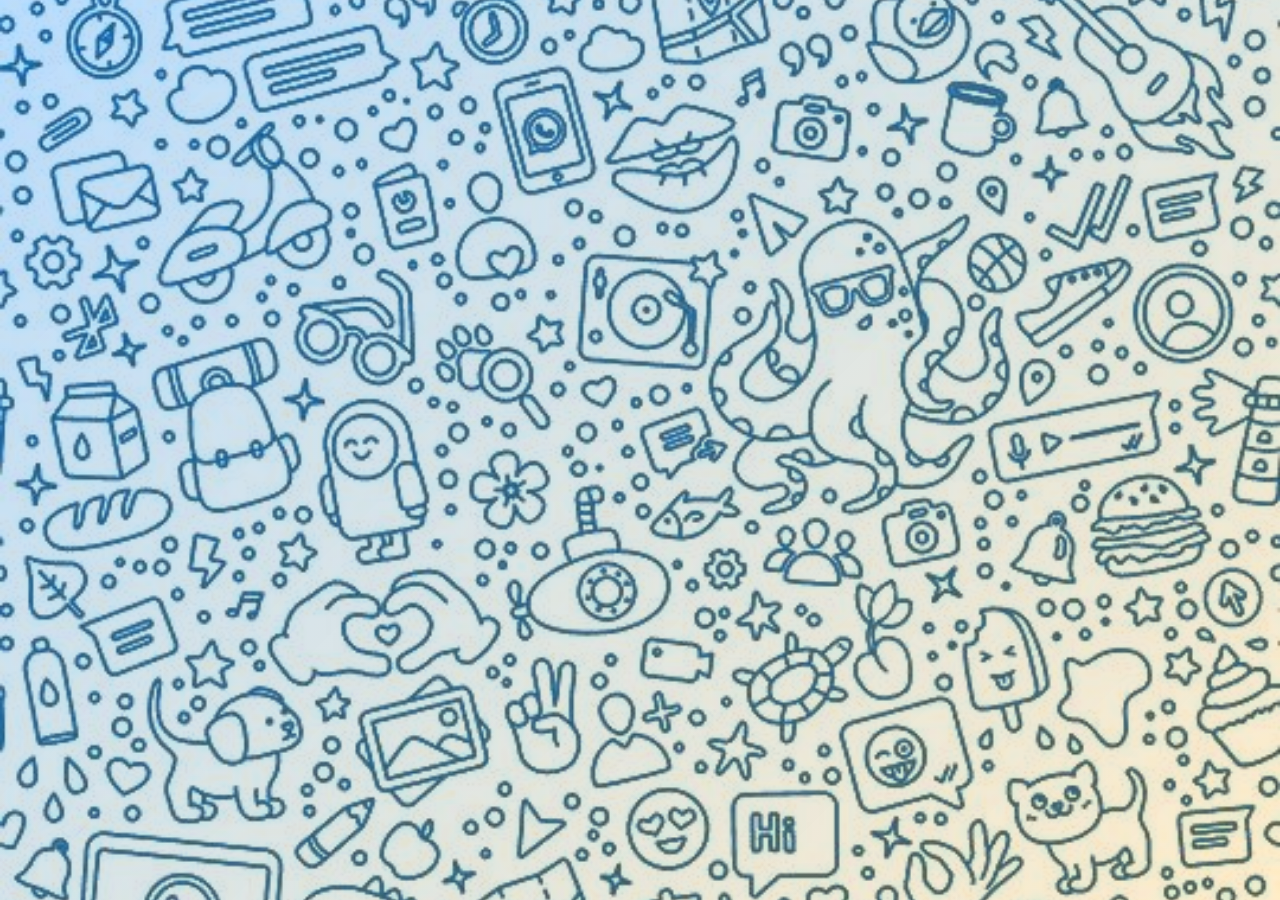
==== commit bdc98127: "Add files via upload" ====
--- a/index.html
+++ b/index.html
@@ -2,494 +2,503 @@
 <html lang="en">
 <head>
     <meta charset="UTF-8">
-    <meta name="viewport" content="width=device-width, initial-scale=1.0">
+    <meta name="viewport" content="width=device-width, initial-scale=1.0, maximum-scale=1.0, user-scalable=no">
     <meta name="theme-color" content="#1e90ff">
+    <meta name="description" content="Clock It - Capture your moments, one at a time">
+    <meta name="mobile-web-app-capable" content="yes">
+    <meta name="apple-mobile-web-app-capable" content="yes">
+    <meta name="apple-mobile-web-app-status-bar-style" content="black-translucent">
     <title>Clock It - Photo Journal</title>
     <link rel="manifest" href="manifest.json">
-    <style>
-        * {
-            margin: 0;
-            padding: 0;
-            box-sizing: border-box;
-        }
-
-        body {
-            font-family: -apple-system, BlinkMacSystemFont, 'Segoe UI', sans-serif;
-            background: linear-gradient(135deg, #1e90ff 0%, #4169e1 50%, #ffa500 100%);
-            min-height: 100vh;
-            padding: 1rem;
-        }
-
-        .container {
-            max-width: 600px;
-            margin: 0 auto;
-            padding-bottom: 6rem;
-        }
-
-        .header {
-            background: rgba(255, 255, 255, 0.9);
-            padding: 1.5rem;
-            border-radius: 20px;
-            margin-bottom: 1.5rem;
-            box-shadow: 0 8px 32px rgba(0, 0, 0, 0.1);
-            text-align: center;
-        }
-
-        .header h1 {
-            color: #1e90ff;
-            font-size: 2rem;
-            margin-bottom: 0.5rem;
-        }
-
-        .card {
-            background: rgba(255, 255, 255, 0.95);
-            padding: 2rem;
-            border-radius: 20px;
-            margin-bottom: 1.5rem;
-            box-shadow: 0 8px 32px rgba(0, 0, 0, 0.1);
-        }
-
-        .btn {
-            width: 100%;
-            padding: 1rem;
-            border: none;
-            border-radius: 15px;
-            font-size: 1.1rem;
-            font-weight: 600;
-            cursor: pointer;
-            margin-bottom: 0.75rem;
-            transition: all 0.3s;
-        }
-
-        .btn-primary {
-            background: linear-gradient(135deg, #1e90ff, #4169e1);
-            color: white;
-        }
-
-        .btn-primary:hover {
-            transform: translateY(-2px);
-            box-shadow: 0 6px 20px rgba(30, 144, 255, 0.4);
-        }
-
-        .btn-secondary {
-            background: rgba(255, 165, 0, 0.2);
-            color: #1e90ff;
-            border: 2px solid #1e90ff;
-        }
-
-        .stats {
-            display: grid;
-            grid-template-columns: repeat(3, 1fr);
-            gap: 1rem;
-            margin: 1.5rem 0;
-        }
-
-        .stat {
-            text-align: center;
-            background: rgba(30, 144, 255, 0.1);
-            padding: 1rem;
-            border-radius: 15px;
-        }
-
-        .stat-value {
-            font-size: 2rem;
-            font-weight: bold;
-            color: #1e90ff;
-        }
-
-        .stat-label {
-            font-size: 0.8rem;
-            color: #666;
-            margin-top: 0.25rem;
-        }
-
-        .gallery {
-            display: grid;
-            grid-template-columns: repeat(auto-fill, minmax(150px, 1fr));
-            gap: 1rem;
-        }
-
-        .gallery-item {
-            background: white;
-            border-radius: 15px;
-            overflow: hidden;
-            box-shadow: 0 4px 12px rgba(0, 0, 0, 0.1);
-            position: relative;
-        }
-
-        .gallery-item img {
-            width: 100%;
-            height: 180px;
-            object-fit: cover;
-        }
-
-        .gallery-item-info {
-            padding: 0.75rem;
-        }
-
-        .gallery-item-date {
-            font-size: 0.85rem;
-            color: #666;
-        }
-
-        .star-btn {
-            position: absolute;
-            top: 0.5rem;
-            right: 0.5rem;
-            background: rgba(0, 0, 0, 0.5);
-            border: none;
-            border-radius: 50%;
-            width: 36px;
-            height: 36px;
-            color: white;
-            cursor: pointer;
-            font-size: 1.25rem;
-        }
-
-        .star-btn.starred {
-            color: #ffa500;
-        }
-
-        .bottom-nav {
-            position: fixed;
-            bottom: 1rem;
-            left: 1rem;
-            right: 1rem;
-            max-width: 600px;
-            margin: 0 auto;
-            background: rgba(255, 255, 255, 0.95);
-            padding: 0.75rem;
-            border-radius: 20px;
-            display: flex;
-            justify-content: space-around;
-            box-shadow: 0 8px 32px rgba(0, 0, 0, 0.1);
-        }
-
-        .nav-btn {
-            background: none;
-            border: none;
-            padding: 0.5rem;
-            cursor: pointer;
-            color: #666;
-            font-size: 0.75rem;
-            display: flex;
-            flex-direction: column;
-            align-items: center;
-            gap: 0.25rem;
-        }
-
-        .nav-btn.active {
-            color: #1e90ff;
-        }
-
-        .view {
-            display: none;
-        }
-
-        .view.active {
-            display: block;
-        }
-
-        .empty-state {
-            text-align: center;
-            padding: 3rem 1rem;
-            color: #666;
-        }
-
-        .empty-state svg {
-            width: 4rem;
-            height: 4rem;
-            margin-bottom: 1rem;
-            opacity: 0.3;
-        }
-
-        .upload-count {
-            display: inline-block;
-            background: #ffa500;
-            color: white;
-            padding: 0.2rem 0.5rem;
-            border-radius: 10px;
-            font-size: 0.75rem;
-            margin-left: 0.5rem;
-        }
-
-        .hidden {
-            display: none;
-        }
-
-        .toast {
-            position: fixed;
-            bottom: 6rem;
-            left: 50%;
-            transform: translateX(-50%);
-            background: rgba(0, 0, 0, 0.8);
-            color: white;
-            padding: 1rem 1.5rem;
-            border-radius: 15px;
-            z-index: 1000;
-        }
-    </style>
+    <link rel="stylesheet" href="styles.css">
+    <link rel="icon" type="image/png" href="icon-192.png">
+    <link rel="apple-touch-icon" href="icon-192.png">
+    <script src="https://accounts.google.com/gsi/client" async defer></script>
 </head>
 <body>
-    <div class="container">
+    <!-- Background Pattern -->
+    <div class="background-pattern"></div>
+    <div class="background-overlay"></div>
+
+    <div id="app">
+        <!-- Splash Screen -->
+        <div id="splash-screen" class="splash-screen active">
+            <div class="splash-content">
+                <img src="logo.png" alt="Clock It Logo" class="splash-logo">
+                <div class="splash-loader"></div>
+            </div>
+        </div>
+
+        <!-- Login View -->
+        <div id="login-view" class="view">
+            <div class="login-container">
+                <div class="glass-card login-card">
+                    <img src="logo.png" alt="Clock It" class="login-logo">
+                    <h2 class="login-title">Welcome to Clock It</h2>
+                    <p class="login-subtitle">Capture your moments, sync across devices</p>
+                    
+                    <div id="google-signin-button"></div>
+                    
+                    <button id="continue-local-btn" class="glass-button secondary-btn">
+                        <svg viewBox="0 0 24 24" fill="none" stroke="currentColor">
+                            <path d="M20 21v-2a4 4 0 0 0-4-4H8a4 4 0 0 0-4 4v2"></path>
+                            <circle cx="12" cy="7" r="4"></circle>
+                        </svg>
+                        Continue Without Sign In
+                    </button>
+                    
+                    <p class="login-note">Sign in with Google to sync your photos across all devices</p>
+                </div>
+            </div>
+        </div>
+
         <!-- Home View -->
-        <div id="home-view" class="view active">
-            <div class="header">
-                <h1>📸 Clock It</h1>
-                <p>Capture your moments, one at a time</p>
-            </div>
-
-            <div class="card">
-                <h2 id="capture-status" style="text-align: center; margin-bottom: 1rem;">Capture Today's Moment</h2>
-                <p id="frequency-display" style="text-align: center; color: #666; margin-bottom: 1.5rem;">Daily capture mode</p>
-
-                <button class="btn btn-primary" onclick="document.getElementById('photo-input').click()">
-                    📷 Take Photo
-                </button>
-                <input type="file" id="photo-input" accept="image/*" capture="environment" style="display: none;">
-
-                <button class="btn btn-secondary" onclick="document.getElementById('upload-input').click()">
-                    📤 Upload from Gallery
-                    <span id="upload-count" class="upload-count"></span>
-                </button>
-                <input type="file" id="upload-input" accept="image/*" multiple style="display: none;">
-
-                <div class="stats">
-                    <div class="stat">
-                        <div class="stat-value" id="total-moments">0</div>
-                        <div class="stat-label">Total</div>
-                    </div>
-                    <div class="stat">
-                        <div class="stat-value" id="month-moments">0</div>
-                        <div class="stat-label">This Month</div>
-                    </div>
-                    <div class="stat">
-                        <div class="stat-value" id="favorites-count">0</div>
-                        <div class="stat-label">Favorites</div>
-                    </div>
+        <div id="home-view" class="view">
+            <div class="app-container">
+                <!-- Header -->
+                <div class="app-header glass-card">
+                    <div class="header-content">
+                        <img src="logo.png" alt="Clock It" class="header-logo">
+                        <button class="glass-button icon-btn hamburger-btn" onclick="toggleSidebar()">
+                            <svg viewBox="0 0 24 24" fill="none" stroke="currentColor">
+                                <line x1="3" y1="12" x2="21" y2="12"></line>
+                                <line x1="3" y1="6" x2="21" y2="6"></line>
+                                <line x1="3" y1="18" x2="21" y2="18"></line>
+                            </svg>
+                        </button>
+                    </div>
+                </div>
+
+                <!-- Main Card -->
+                <div class="glass-card main-card">
+                    <div class="card-header">
+                        <h2 id="capture-status">Capture Today's Moment</h2>
+                        <p id="frequency-display">Daily capture mode</p>
+                    </div>
+
+                    <button id="capture-btn" class="glass-button primary-btn">
+                        <svg viewBox="0 0 24 24" fill="none" stroke="currentColor">
+                            <path d="M23 19a2 2 0 0 1-2 2H3a2 2 0 0 1-2-2V8a2 2 0 0 1 2-2h4l2-3h6l2 3h4a2 2 0 0 1 2 2z"></path>
+                            <circle cx="12" cy="13" r="4"></circle>
+                        </svg>
+                        Take Photo
+                    </button>
+                    <input type="file" id="photo-input" accept="image/*" capture="environment" style="display: none;">
+
+                    <button id="upload-btn" class="glass-button secondary-btn upload-btn">
+                        <svg viewBox="0 0 24 24" fill="none" stroke="currentColor">
+                            <path d="M21 15v4a2 2 0 0 1-2 2H5a2 2 0 0 1-2-2v-4"></path>
+                            <polyline points="17 8 12 3 7 8"></polyline>
+                            <line x1="12" y1="3" x2="12" y2="15"></line>
+                        </svg>
+                        Upload from Gallery
+                        <span id="upload-count" class="upload-count"></span>
+                    </button>
+                    <input type="file" id="upload-input" accept="image/*" multiple style="display: none;">
+
+                    <div class="stats-grid">
+                        <div class="glass-card stat-card">
+                            <div class="stat-value" id="total-moments">0</div>
+                            <div class="stat-label">Total Moments</div>
+                        </div>
+                        <div class="glass-card stat-card">
+                            <div class="stat-value" id="month-moments">0</div>
+                            <div class="stat-label">This Month</div>
+                        </div>
+                        <div class="glass-card stat-card">
+                            <div class="stat-value" id="year-moments">0</div>
+                            <div class="stat-label">This Year</div>
+                        </div>
+                    </div>
+                </div>
+
+                <!-- Navigation -->
+                <div class="bottom-nav glass-card">
+                    <button class="nav-btn active" onclick="showView('home')">
+                        <svg viewBox="0 0 24 24" fill="none" stroke="currentColor">
+                            <path d="M3 9l9-7 9 7v11a2 2 0 0 1-2 2H5a2 2 0 0 1-2-2z"></path>
+                        </svg>
+                        <span>Home</span>
+                    </button>
+                    <button class="nav-btn" onclick="showView('gallery')">
+                        <svg viewBox="0 0 24 24" fill="none" stroke="currentColor">
+                            <rect x="3" y="3" width="7" height="7"></rect>
+                            <rect x="14" y="3" width="7" height="7"></rect>
+                            <rect x="14" y="14" width="7" height="7"></rect>
+                            <rect x="3" y="14" width="7" height="7"></rect>
+                        </svg>
+                        <span>Gallery</span>
+                    </button>
+                    <button class="nav-btn" onclick="showView('favorites')">
+                        <svg viewBox="0 0 24 24" fill="none" stroke="currentColor">
+                            <polygon points="12 2 15.09 8.26 22 9.27 17 14.14 18.18 21.02 12 17.77 5.82 21.02 7 14.14 2 9.27 8.91 8.26 12 2"></polygon>
+                        </svg>
+                        <span>Favorites</span>
+                    </button>
+                    <button class="nav-btn" onclick="showView('compile')">
+                        <svg viewBox="0 0 24 24" fill="none" stroke="currentColor">
+                            <rect x="3" y="4" width="18" height="18" rx="2" ry="2"></rect>
+                            <line x1="16" y1="2" x2="16" y2="6"></line>
+                            <line x1="8" y1="2" x2="8" y2="6"></line>
+                            <line x1="3" y1="10" x2="21" y2="10"></line>
+                        </svg>
+                        <span>Compile</span>
+                    </button>
                 </div>
             </div>
         </div>
 
         <!-- Gallery View -->
         <div id="gallery-view" class="view">
-            <div class="header">
-                <h1>🖼️ Gallery</h1>
-            </div>
-            <div id="gallery-grid" class="gallery">
-                <div class="empty-state">
-                    <p>No moments captured yet</p>
+            <div class="app-container">
+                <div class="view-header glass-card">
+                    <button class="glass-button icon-btn" onclick="showView('home')">
+                        <svg viewBox="0 0 24 24" fill="none" stroke="currentColor">
+                            <line x1="19" y1="12" x2="5" y2="12"></line>
+                            <polyline points="12 19 5 12 12 5"></polyline>
+                        </svg>
+                    </button>
+                    <h2>Your Moments</h2>
+                    <div style="width: 40px;"></div>
+                </div>
+                
+                <div class="content-container">
+                    <div id="gallery-grid" class="gallery-grid">
+                        <div class="empty-state">
+                            <svg viewBox="0 0 24 24" fill="none" stroke="currentColor">
+                                <path d="M23 19a2 2 0 0 1-2 2H3a2 2 0 0 1-2-2V8a2 2 0 0 1 2-2h4l2-3h6l2 3h4a2 2 0 0 1 2 2z"></path>
+                                <circle cx="12" cy="13" r="4"></circle>
+                            </svg>
+                            <p>No moments captured yet</p>
+                        </div>
+                    </div>
+                </div>
+            </div>
+        </div>
+
+        <!-- Compile View -->
+        <div id="compile-view" class="view">
+            <div class="app-container">
+                <div class="view-header glass-card">
+                    <button class="glass-button icon-btn" onclick="showView('home')">
+                        <svg viewBox="0 0 24 24" fill="none" stroke="currentColor">
+                            <line x1="19" y1="12" x2="5" y2="12"></line>
+                            <polyline points="12 19 5 12 12 5"></polyline>
+                        </svg>
+                    </button>
+                    <h2>Compile & Share</h2>
+                    <div style="width: 40px;"></div>
+                </div>
+
+                <div class="content-container">
+                    <div class="glass-card">
+                        <h3>Monthly Compilation</h3>
+                        <div class="select-row">
+                            <select id="month-select" class="glass-select">
+                                <option value="0">January</option>
+                                <option value="1">February</option>
+                                <option value="2">March</option>
+                                <option value="3">April</option>
+                                <option value="4">May</option>
+                                <option value="5">June</option>
+                                <option value="6">July</option>
+                                <option value="7">August</option>
+                                <option value="8">September</option>
+                                <option value="9">October</option>
+                                <option value="10">November</option>
+                                <option value="11">December</option>
+                            </select>
+                            <select id="year-select-monthly" class="glass-select">
+                                <option value="2024">2024</option>
+                                <option value="2025">2025</option>
+                                <option value="2026">2026</option>
+                            </select>
+                        </div>
+                        <p id="monthly-count" class="photo-count">0 photos</p>
+                        <div id="monthly-preview" class="preview-grid"></div>
+                        <button id="generate-monthly" class="glass-button primary-btn" onclick="generateMonthlyCollage()">
+                            <svg viewBox="0 0 24 24" fill="none" stroke="currentColor">
+                                <path d="M21 15v4a2 2 0 0 1-2 2H5a2 2 0 0 1-2-2v-4"></path>
+                                <polyline points="7 10 12 15 17 10"></polyline>
+                                <line x1="12" y1="15" x2="12" y2="3"></line>
+                            </svg>
+                            Generate Monthly Collage
+                        </button>
+                    </div>
+
+                    <div class="glass-card">
+                        <h3>Yearly Compilation</h3>
+                        <select id="year-select-yearly" class="glass-select">
+                            <option value="2024">2024</option>
+                            <option value="2025">2025</option>
+                            <option value="2026">2026</option>
+                        </select>
+                        <p id="yearly-count" class="photo-count">0 photos</p>
+                        <div id="yearly-preview" class="preview-grid"></div>
+                        <button id="generate-yearly" class="glass-button primary-btn" onclick="generateYearlyCollage()">
+                            <svg viewBox="0 0 24 24" fill="none" stroke="currentColor">
+                                <path d="M21 15v4a2 2 0 0 1-2 2H5a2 2 0 0 1-2-2v-4"></path>
+                                <polyline points="7 10 12 15 17 10"></polyline>
+                                <line x1="12" y1="15" x2="12" y2="3"></line>
+                            </svg>
+                            Generate Yearly Collage
+                        </button>
+                    </div>
                 </div>
             </div>
         </div>
 
         <!-- Favorites View -->
         <div id="favorites-view" class="view">
-            <div class="header">
-                <h1>⭐ Favorites</h1>
-            </div>
-            <div id="favorites-grid" class="gallery">
-                <div class="empty-state">
-                    <p>No favorites yet</p>
-                </div>
-            </div>
-        </div>
+            <div class="app-container">
+                <div class="view-header glass-card">
+                    <button class="glass-button icon-btn" onclick="showView('home')">
+                        <svg viewBox="0 0 24 24" fill="none" stroke="currentColor">
+                            <line x1="19" y1="12" x2="5" y2="12"></line>
+                            <polyline points="12 19 5 12 12 5"></polyline>
+                        </svg>
+                    </button>
+                    <h2>Favorites</h2>
+                    <div style="width: 40px;"></div>
+                </div>
+                
+                <div class="content-container">
+                    <div id="favorites-grid" class="gallery-grid">
+                        <div class="empty-state">
+                            <svg viewBox="0 0 24 24" fill="none" stroke="currentColor">
+                                <polygon points="12 2 15.09 8.26 22 9.27 17 14.14 18.18 21.02 12 17.77 5.82 21.02 7 14.14 2 9.27 8.91 8.26 12 2"></polygon>
+                            </svg>
+                            <p>No favorite moments yet</p>
+                            <p style="font-size: 0.9rem; opacity: 0.7; margin-top: 0.5rem;">Star your best photos to see them here</p>
+                        </div>
+                    </div>
+                </div>
+            </div>
+        </div>
+
+        <!-- Profile View -->
+        <div id="profile-view" class="view">
+            <div class="app-container">
+                <div class="view-header glass-card">
+                    <button class="glass-button icon-btn" onclick="closeSidebar()">
+                        <svg viewBox="0 0 24 24" fill="none" stroke="currentColor">
+                            <line x1="19" y1="12" x2="5" y2="12"></line>
+                            <polyline points="12 19 5 12 12 5"></polyline>
+                        </svg>
+                    </button>
+                    <h2>Profile</h2>
+                    <div style="width: 40px;"></div>
+                </div>
+                
+                <div class="content-container">
+                    <div class="glass-card profile-card">
+                        <div id="profile-info" class="profile-info"></div>
+                        
+                        <div class="profile-stats">
+                            <div class="profile-stat">
+                                <div class="profile-stat-value" id="profile-total">0</div>
+                                <div class="profile-stat-label">Total Moments</div>
+                            </div>
+                            <div class="profile-stat">
+                                <div class="profile-stat-value" id="profile-favorites">0</div>
+                                <div class="profile-stat-label">Favorites</div>
+                            </div>
+                            <div class="profile-stat">
+                                <div class="profile-stat-value" id="profile-days">0</div>
+                                <div class="profile-stat-label">Days Active</div>
+                            </div>
+                        </div>
+
+                        <div class="profile-actions">
+                            <button class="glass-button secondary-btn" onclick="showView('settings'); closeSidebar();">
+                                <svg viewBox="0 0 24 24" fill="none" stroke="currentColor">
+                                    <circle cx="12" cy="12" r="3"></circle>
+                                    <path d="M12 1v6m0 6v6m9-9h-6M7 12H1"></path>
+                                </svg>
+                                Settings
+                            </button>
+                            <button id="profile-signout-btn" class="glass-button secondary-btn" onclick="signOut()">
+                                <svg viewBox="0 0 24 24" fill="none" stroke="currentColor">
+                                    <path d="M9 21H5a2 2 0 0 1-2-2V5a2 2 0 0 1 2-2h4"></path>
+                                    <polyline points="16 17 21 12 16 7"></polyline>
+                                    <line x1="21" y1="12" x2="9" y2="12"></line>
+                                </svg>
+                                Sign Out
+                            </button>
+                        </div>
+                    </div>
+                </div>
+            </div>
+        </div>
+
+        <!-- Settings View -->
+        <div id="settings-view" class="view">
+            <div class="app-container">
+                <div class="view-header glass-card">
+                    <button class="glass-button icon-btn" onclick="showView(lastView || 'home')">
+                        <svg viewBox="0 0 24 24" fill="none" stroke="currentColor">
+                            <line x1="19" y1="12" x2="5" y2="12"></line>
+                            <polyline points="12 19 5 12 12 5"></polyline>
+                        </svg>
+                    </button>
+                    <h2>Settings</h2>
+                    <div style="width: 40px;"></div>
+                </div>
+                
+                <div class="content-container">
+                    <div class="glass-card">
+                        <h3>Capture Settings</h3>
+                        <div class="setting-item">
+                            <label class="setting-label">Reminder Frequency</label>
+                            <select id="frequency-select-main" class="glass-select">
+                                <option value="daily">Daily</option>
+                                <option value="weekly">Weekly</option>
+                            </select>
+                        </div>
+                    </div>
+
+                    <div class="glass-card">
+                        <h3>Upload Limits</h3>
+                        <div class="setting-item">
+                            <label class="setting-label">Monthly Uploads</label>
+                            <div class="limit-info">
+                                <div class="limit-bar">
+                                    <div id="upload-progress-bar" class="limit-bar-fill"></div>
+                                </div>
+                                <p id="upload-limit-text" class="limit-text">0 of 3 uploads this month</p>
+                                <p class="limit-note">Free tier: 3 uploads per month. Upgrade to Premium for unlimited uploads.</p>
+                            </div>
+                        </div>
+                    </div>
+
+                    <div class="glass-card">
+                        <h3>Premium</h3>
+                        <div class="premium-info">
+                            <p><strong>Upgrade to Premium</strong></p>
+                            <ul style="margin: 1rem 0; padding-left: 1.5rem; opacity: 0.9;">
+                                <li>Unlimited photo uploads</li>
+                                <li>Unlimited cloud storage</li>
+                                <li>Premium templates</li>
+                                <li>HD exports</li>
+                                <li>Priority support</li>
+                            </ul>
+                            <button class="glass-button primary-btn" onclick="showToast('Premium coming soon! 🚀')">
+                                Upgrade to Premium - $2.99/month
+                            </button>
+                        </div>
+                    </div>
+
+                    <div class="glass-card">
+                        <h3>About</h3>
+                        <p style="opacity: 0.8; margin-bottom: 0.5rem;"><strong>Clock It</strong> v3.0</p>
+                        <p style="opacity: 0.7; font-size: 0.9rem; line-height: 1.6;">
+                            Capture your moments, one at a time. A beautiful photo journal app to document your life's journey.
+                        </p>
+                    </div>
+                </div>
+            </div>
+        </div>
+
+        <!-- Sidebar Menu -->
+        <div id="sidebar" class="sidebar">
+            <div class="sidebar-overlay" onclick="closeSidebar()"></div>
+            <div class="sidebar-content glass-card">
+                <div class="sidebar-header">
+                    <button class="glass-button icon-btn" onclick="closeSidebar()">
+                        <svg viewBox="0 0 24 24" fill="none" stroke="currentColor">
+                            <line x1="18" y1="6" x2="6" y2="18"></line>
+                            <line x1="6" y1="6" x2="18" y2="18"></line>
+                        </svg>
+                    </button>
+                </div>
+
+                <div id="sidebar-user-info" class="sidebar-user-info">
+                    <!-- User info will be inserted here -->
+                </div>
+
+                <div class="sidebar-menu">
+                    <button class="sidebar-menu-item" onclick="showView('profile'); closeSidebar();">
+                        <svg viewBox="0 0 24 24" fill="none" stroke="currentColor">
+                            <path d="M20 21v-2a4 4 0 0 0-4-4H8a4 4 0 0 0-4 4v2"></path>
+                            <circle cx="12" cy="7" r="4"></circle>
+                        </svg>
+                        <span>My Profile</span>
+                    </button>
+                    
+                    <button class="sidebar-menu-item" onclick="showView('favorites'); closeSidebar();">
+                        <svg viewBox="0 0 24 24" fill="none" stroke="currentColor">
+                            <polygon points="12 2 15.09 8.26 22 9.27 17 14.14 18.18 21.02 12 17.77 5.82 21.02 7 14.14 2 9.27 8.91 8.26 12 2"></polygon>
+                        </svg>
+                        <span>Favorites</span>
+                    </button>
+                    
+                    <button class="sidebar-menu-item" onclick="showView('settings'); closeSidebar();">
+                        <svg viewBox="0 0 24 24" fill="none" stroke="currentColor">
+                            <circle cx="12" cy="12" r="3"></circle>
+                            <path d="M12 1v6m0 6v6m9-9h-6M7 12H1"></path>
+                        </svg>
+                        <span>Settings</span>
+                    </button>
+
+                    <div class="sidebar-divider"></div>
+
+                    <button class="sidebar-menu-item" onclick="exportAllData()">
+                        <svg viewBox="0 0 24 24" fill="none" stroke="currentColor">
+                            <path d="M21 15v4a2 2 0 0 1-2 2H5a2 2 0 0 1-2-2v-4"></path>
+                            <polyline points="7 10 12 15 17 10"></polyline>
+                            <line x1="12" y1="15" x2="12" y2="3"></line>
+                        </svg>
+                        <span>Export All Data</span>
+                    </button>
+
+                    <button class="sidebar-menu-item danger" onclick="signOut()">
+                        <svg viewBox="0 0 24 24" fill="none" stroke="currentColor">
+                            <path d="M9 21H5a2 2 0 0 1-2-2V5a2 2 0 0 1 2-2h4"></path>
+                            <polyline points="16 17 21 12 16 7"></polyline>
+                            <line x1="21" y1="12" x2="9" y2="12"></line>
+                        </svg>
+                        <span>Sign Out</span>
+                    </button>
+                </div>
+            </div>
+        </div>
+
+        <!-- Settings Panel -->
+        <div id="settings-panel" class="modal hidden">
+            <div class="modal-overlay" onclick="toggleSettings()"></div>
+            <div class="glass-card modal-content">
+                <div class="modal-header">
+                    <h3>Settings</h3>
+                    <button class="glass-button icon-btn" onclick="toggleSettings()">
+                        <svg viewBox="0 0 24 24" fill="none" stroke="currentColor">
+                            <line x1="18" y1="6" x2="6" y2="18"></line>
+                            <line x1="6" y1="6" x2="18" y2="18"></line>
+                        </svg>
+                    </button>
+                </div>
+                
+                <div class="setting-item">
+                    <label class="setting-label">Reminder Frequency</label>
+                    <select id="frequency-select" class="glass-select">
+                        <option value="daily">Daily</option>
+                        <option value="weekly">Weekly</option>
+                    </select>
+                </div>
+
+                <div class="setting-item" id="account-section">
+                    <label class="setting-label">Account</label>
+                    <div id="user-details"></div>
+                    <button id="signout-btn" class="glass-button secondary-btn" onclick="signOut()">
+                        Sign Out
+                    </button>
+                </div>
+            </div>
+        </div>
+
     </div>
 
-    <div class="bottom-nav">
-        <button class="nav-btn active" onclick="showView('home')">
-            <span style="font-size: 1.5rem;">🏠</span>
-            <span>Home</span>
-        </button>
-        <button class="nav-btn" onclick="showView('gallery')">
-            <span style="font-size: 1.5rem;">🖼️</span>
-            <span>Gallery</span>
-        </button>
-        <button class="nav-btn" onclick="showView('favorites')">
-            <span style="font-size: 1.5rem;">⭐</span>
-            <span>Favorites</span>
-        </button>
-    </div>
-
-    <div id="toast" class="toast hidden"></div>
-
-    <script>
-        // Simple, guaranteed to work version
-        let photos = [];
-        let favorites = new Set();
-        let uploadsThisMonth = 0;
-        const MAX_UPLOADS = 3;
-
-        // Load data
-        function loadData() {
-            const saved = localStorage.getItem('clockit-photos');
-            const savedFavs = localStorage.getItem('clockit-favorites');
-            const savedUploads = localStorage.getItem('clockit-uploads');
-            
-            if (saved) photos = JSON.parse(saved);
-            if (savedFavs) favorites = new Set(JSON.parse(savedFavs));
-            if (savedUploads) uploadsThisMonth = parseInt(savedUploads);
-            
-            updateUI();
-        }
-
-        // Save data
-        function saveData() {
-            localStorage.setItem('clockit-photos', JSON.stringify(photos));
-            localStorage.setItem('clockit-favorites', JSON.stringify([...favorites]));
-            localStorage.setItem('clockit-uploads', uploadsThisMonth.toString());
-        }
-
-        // Capture photo
-        document.getElementById('photo-input').addEventListener('change', (e) => {
-            const file = e.target.files[0];
-            if (!file) return;
-
-            const reader = new FileReader();
-            reader.onload = (event) => {
-                photos.push({
-                    id: Date.now(),
-                    data: event.target.result,
-                    date: new Date().toISOString()
-                });
-                saveData();
-                updateUI();
-                showToast('Photo captured! 📸');
-            };
-            reader.readAsDataURL(file);
-            e.target.value = '';
-        });
-
-        // Upload photos
-        document.getElementById('upload-input').addEventListener('change', (e) => {
-            const files = e.target.files;
-            if (!files.length) return;
-
-            const remaining = MAX_UPLOADS - uploadsThisMonth;
-            if (remaining <= 0) {
-                showToast('Upload limit reached! Upgrade to Premium');
-                return;
-            }
-
-            const count = Math.min(files.length, remaining);
-            let processed = 0;
-
-            for (let i = 0; i < count; i++) {
-                const reader = new FileReader();
-                reader.onload = (event) => {
-                    photos.push({
-                        id: Date.now() + i,
-                        data: event.target.result,
-                        date: new Date().toISOString(),
-                        uploaded: true
-                    });
-                    processed++;
-                    if (processed === count) {
-                        uploadsThisMonth += count;
-                        saveData();
-                        updateUI();
-                        showToast(`${count} photo(s) uploaded! 📤`);
-                    }
-                };
-                reader.readAsDataURL(files[i]);
-            }
-            e.target.value = '';
-        });
-
-        // Toggle favorite
-        function toggleFavorite(id) {
-            if (favorites.has(id)) {
-                favorites.delete(id);
-            } else {
-                favorites.add(id);
-            }
-            saveData();
-            updateUI();
-        }
-
-        // Update UI
-        function updateUI() {
-            document.getElementById('total-moments').textContent = photos.length;
-            document.getElementById('favorites-count').textContent = favorites.size;
-            
-            const now = new Date();
-            const monthPhotos = photos.filter(p => {
-                const d = new Date(p.date);
-                return d.getMonth() === now.getMonth() && d.getFullYear() === now.getFullYear();
-            });
-            document.getElementById('month-moments').textContent = monthPhotos.length;
-
-            // Update upload count
-            const remaining = MAX_UPLOADS - uploadsThisMonth;
-            const uploadCountEl = document.getElementById('upload-count');
-            uploadCountEl.textContent = remaining > 0 ? `${remaining} left` : 'Limit reached';
-            uploadCountEl.style.display = uploadsThisMonth > 0 ? 'inline-block' : 'none';
-
-            updateGallery();
-            updateFavorites();
-        }
-
-        // Update gallery
-        function updateGallery() {
-            const grid = document.getElementById('gallery-grid');
-            if (photos.length === 0) {
-                grid.innerHTML = '<div class="empty-state"><p>No moments yet</p></div>';
-                return;
-            }
-
-            grid.innerHTML = photos.slice().reverse().map(photo => `
-                <div class="gallery-item">
-                    <img src="${photo.data}" alt="Moment">
-                    <button class="star-btn ${favorites.has(photo.id) ? 'starred' : ''}" onclick="toggleFavorite(${photo.id})">
-                        ${favorites.has(photo.id) ? '★' : '☆'}
-                    </button>
-                    <div class="gallery-item-info">
-                        <div class="gallery-item-date">${new Date(photo.date).toLocaleDateString()}</div>
-                    </div>
-                </div>
-            `).join('');
-        }
-
-        // Update favorites
-        function updateFavorites() {
-            const grid = document.getElementById('favorites-grid');
-            const favPhotos = photos.filter(p => favorites.has(p.id));
-            
-            if (favPhotos.length === 0) {
-                grid.innerHTML = '<div class="empty-state"><p>No favorites yet</p></div>';
-                return;
-            }
-
-            grid.innerHTML = favPhotos.map(photo => `
-                <div class="gallery-item">
-                    <img src="${photo.data}" alt="Favorite">
-                    <button class="star-btn starred" onclick="toggleFavorite(${photo.id})">★</button>
-                    <div class="gallery-item-info">
-                        <div class="gallery-item-date">${new Date(photo.date).toLocaleDateString()}</div>
-                    </div>
-                </div>
-            `).join('');
-        }
-
-        // Show view
-        function showView(name) {
-            document.querySelectorAll('.view').forEach(v => v.classList.remove('active'));
-            document.getElementById(name + '-view').classList.add('active');
-            
-            document.querySelectorAll('.nav-btn').forEach(b => b.classList.remove('active'));
-            event.target.closest('.nav-btn').classList.add('active');
-        }
-
-        // Toast
-        function showToast(msg) {
-            const toast = document.getElementById('toast');
-            toast.textContent = msg;
-            toast.classList.remove('hidden');
-            setTimeout(() => toast.classList.add('hidden'), 3000);
-        }
-
-        // Initialize
-        loadData();
-    </script>
+    <div id="toast" class="toast glass-card hidden"></div>
+
+    <script src="app.js"></script>
 </body>
 </html>
--- a/styles.css
+++ b/styles.css
@@ -0,0 +1,939 @@
+* {
+    margin: 0;
+    padding: 0;
+    box-sizing: border-box;
+}
+
+:root {
+    --primary-blue: #1e90ff;
+    --secondary-blue: #4169e1;
+    --accent-orange: #ffa500;
+    --accent-pink: #ff69b4;
+    --text-dark: #2c3e50;
+    --text-light: #ffffff;
+    --glass-bg: rgba(255, 255, 255, 0.15);
+    --glass-border: rgba(255, 255, 255, 0.25);
+    --glass-shadow: rgba(0, 0, 0, 0.1);
+}
+
+body {
+    font-family: -apple-system, BlinkMacSystemFont, 'Segoe UI', 'Roboto', 'Oxygen', 'Ubuntu', sans-serif;
+    -webkit-font-smoothing: antialiased;
+    -moz-osx-font-smoothing: grayscale;
+    overflow-x: hidden;
+    position: relative;
+    min-height: 100vh;
+}
+
+/* Background Pattern */
+.background-pattern {
+    position: fixed;
+    top: 0;
+    left: 0;
+    width: 100%;
+    height: 100%;
+    background-image: url('background-pattern.jpg');
+    background-size: cover;
+    background-position: center;
+    background-repeat: no-repeat;
+    z-index: -2;
+}
+
+.background-overlay {
+    position: fixed;
+    top: 0;
+    left: 0;
+    width: 100%;
+    height: 100%;
+    background: linear-gradient(135deg, rgba(30, 144, 255, 0.3), rgba(255, 165, 0, 0.2));
+    backdrop-filter: blur(0px);
+    z-index: -1;
+}
+
+/* Glassmorphism Card */
+.glass-card {
+    background: rgba(255, 255, 255, 0.25);
+    backdrop-filter: blur(20px) saturate(180%);
+    -webkit-backdrop-filter: blur(20px) saturate(180%);
+    border: 1px solid rgba(255, 255, 255, 0.3);
+    border-radius: 20px;
+    box-shadow: 0 8px 32px 0 rgba(0, 0, 0, 0.1);
+}
+
+/* Glassmorphism Button */
+.glass-button {
+    background: rgba(255, 255, 255, 0.2);
+    backdrop-filter: blur(10px);
+    -webkit-backdrop-filter: blur(10px);
+    border: 1px solid rgba(255, 255, 255, 0.3);
+    border-radius: 15px;
+    color: var(--text-dark);
+    font-weight: 600;
+    cursor: pointer;
+    transition: all 0.3s ease;
+    display: flex;
+    align-items: center;
+    justify-content: center;
+    gap: 0.5rem;
+}
+
+.glass-button:hover {
+    background: rgba(255, 255, 255, 0.35);
+    transform: translateY(-2px);
+    box-shadow: 0 6px 20px rgba(0, 0, 0, 0.15);
+}
+
+.glass-button:active {
+    transform: translateY(0);
+}
+
+.glass-button.primary-btn {
+    background: linear-gradient(135deg, rgba(30, 144, 255, 0.6), rgba(65, 105, 225, 0.6));
+    color: white;
+    padding: 1rem 1.5rem;
+    font-size: 1.1rem;
+    width: 100%;
+}
+
+.glass-button.primary-btn svg {
+    width: 1.5rem;
+    height: 1.5rem;
+    stroke-width: 2.5;
+}
+
+.glass-button.secondary-btn {
+    padding: 0.75rem 1rem;
+    width: 100%;
+    margin-top: 0.5rem;
+}
+
+.glass-button.upload-btn {
+    background: rgba(255, 165, 0, 0.2);
+    border: 1px solid rgba(255, 165, 0, 0.4);
+    position: relative;
+}
+
+.upload-count {
+    position: absolute;
+    top: -8px;
+    right: -8px;
+    background: var(--accent-orange);
+    color: white;
+    font-size: 0.7rem;
+    padding: 0.2rem 0.5rem;
+    border-radius: 10px;
+    font-weight: bold;
+}
+
+.glass-button.icon-btn {
+    width: 40px;
+    height: 40px;
+    padding: 0;
+}
+
+.hamburger-btn {
+    margin-left: auto;
+}
+
+.glass-button svg {
+    width: 1.25rem;
+    height: 1.25rem;
+    stroke-width: 2;
+}
+
+/* Splash Screen */
+.splash-screen {
+    display: none;
+    position: fixed;
+    top: 0;
+    left: 0;
+    width: 100%;
+    height: 100%;
+    z-index: 9999;
+    animation: fadeOut 0.5s ease 2s forwards;
+}
+
+.splash-screen.active {
+    display: flex;
+}
+
+.splash-content {
+    width: 100%;
+    display: flex;
+    flex-direction: column;
+    align-items: center;
+    justify-content: center;
+}
+
+.splash-logo {
+    width: 250px;
+    height: auto;
+    animation: pulse 2s ease-in-out;
+}
+
+.splash-loader {
+    width: 50px;
+    height: 50px;
+    border: 4px solid rgba(255, 255, 255, 0.3);
+    border-top-color: var(--primary-blue);
+    border-radius: 50%;
+    animation: spin 1s linear infinite;
+    margin-top: 2rem;
+}
+
+@keyframes fadeOut {
+    to {
+        opacity: 0;
+        pointer-events: none;
+    }
+}
+
+@keyframes pulse {
+    0%, 100% { transform: scale(1); }
+    50% { transform: scale(1.05); }
+}
+
+@keyframes spin {
+    to { transform: rotate(360deg); }
+}
+
+/* Views */
+.view {
+    display: none;
+    min-height: 100vh;
+    padding-bottom: env(safe-area-inset-bottom);
+}
+
+.view.active {
+    display: block;
+}
+
+/* Login View */
+.login-container {
+    min-height: 100vh;
+    display: flex;
+    align-items: center;
+    justify-content: center;
+    padding: 2rem;
+}
+
+.login-card {
+    max-width: 400px;
+    width: 100%;
+    padding: 2.5rem;
+    text-align: center;
+}
+
+.login-logo {
+    width: 180px;
+    height: auto;
+    margin-bottom: 1.5rem;
+}
+
+.login-title {
+    font-size: 1.75rem;
+    font-weight: bold;
+    color: var(--text-dark);
+    margin-bottom: 0.5rem;
+}
+
+.login-subtitle {
+    color: var(--text-dark);
+    opacity: 0.8;
+    margin-bottom: 2rem;
+}
+
+#google-signin-button {
+    margin-bottom: 1rem;
+}
+
+.login-note {
+    font-size: 0.85rem;
+    color: var(--text-dark);
+    opacity: 0.7;
+    margin-top: 1.5rem;
+    line-height: 1.4;
+}
+
+/* App Container */
+.app-container {
+    max-width: 600px;
+    margin: 0 auto;
+    padding: 1rem;
+    padding-bottom: 6rem;
+}
+
+/* Header */
+.app-header {
+    padding: 1rem;
+    margin-bottom: 1.5rem;
+    position: sticky;
+    top: 1rem;
+    z-index: 100;
+}
+
+.header-content {
+    display: flex;
+    justify-content: space-between;
+    align-items: center;
+}
+
+.header-logo {
+    height: 50px;
+    width: auto;
+}
+
+.user-info {
+    display: flex;
+    align-items: center;
+    gap: 0.75rem;
+}
+
+.user-avatar {
+    width: 40px;
+    height: 40px;
+    border-radius: 50%;
+    background: linear-gradient(135deg, var(--primary-blue), var(--accent-orange));
+    border: 2px solid rgba(255, 255, 255, 0.5);
+    background-size: cover;
+    background-position: center;
+}
+
+/* Main Card */
+.main-card {
+    padding: 2rem;
+    margin-bottom: 1.5rem;
+}
+
+.card-header {
+    text-align: center;
+    margin-bottom: 1.5rem;
+}
+
+.card-header h2 {
+    font-size: 1.5rem;
+    font-weight: bold;
+    color: var(--text-dark);
+    margin-bottom: 0.5rem;
+}
+
+.card-header p {
+    color: var(--text-dark);
+    opacity: 0.8;
+}
+
+#capture-btn {
+    margin-bottom: 1.5rem;
+}
+
+/* Stats Grid */
+.stats-grid {
+    display: grid;
+    grid-template-columns: repeat(3, 1fr);
+    gap: 1rem;
+}
+
+.stat-card {
+    text-align: center;
+    padding: 1.25rem 0.75rem;
+}
+
+.stat-value {
+    font-size: 2rem;
+    font-weight: bold;
+    color: var(--primary-blue);
+    text-shadow: 0 2px 4px rgba(0, 0, 0, 0.1);
+}
+
+.stat-label {
+    font-size: 0.75rem;
+    color: var(--text-dark);
+    opacity: 0.8;
+    margin-top: 0.25rem;
+}
+
+/* Bottom Navigation */
+.bottom-nav {
+    position: fixed;
+    bottom: 1rem;
+    left: 1rem;
+    right: 1rem;
+    max-width: 600px;
+    margin: 0 auto;
+    padding: 0.75rem;
+    display: flex;
+    justify-content: space-around;
+    z-index: 100;
+}
+
+.nav-btn {
+    background: transparent;
+    border: none;
+    color: var(--text-dark);
+    opacity: 0.6;
+    cursor: pointer;
+    display: flex;
+    flex-direction: column;
+    align-items: center;
+    gap: 0.25rem;
+    padding: 0.5rem;
+    transition: all 0.3s;
+    flex: 1;
+}
+
+.nav-btn svg {
+    width: 1.5rem;
+    height: 1.5rem;
+    stroke-width: 2;
+}
+
+.nav-btn span {
+    font-size: 0.7rem;
+    font-weight: 500;
+}
+
+.nav-btn.active {
+    color: var(--primary-blue);
+    opacity: 1;
+}
+
+.nav-btn:hover {
+    opacity: 1;
+}
+
+/* View Header */
+.view-header {
+    display: flex;
+    justify-content: space-between;
+    align-items: center;
+    padding: 1rem;
+    margin-bottom: 1rem;
+    position: sticky;
+    top: 1rem;
+    z-index: 100;
+}
+
+.view-header h2 {
+    font-size: 1.5rem;
+    font-weight: bold;
+    color: var(--text-dark);
+}
+
+/* Content Container */
+.content-container {
+    padding: 0 1rem 6rem;
+}
+
+.content-container .glass-card {
+    margin-bottom: 1.5rem;
+    padding: 1.5rem;
+}
+
+.content-container h3 {
+    font-size: 1.25rem;
+    font-weight: bold;
+    color: var(--text-dark);
+    margin-bottom: 1rem;
+}
+
+/* Gallery Grid */
+.gallery-grid {
+    display: grid;
+    grid-template-columns: repeat(auto-fill, minmax(150px, 1fr));
+    gap: 1rem;
+}
+
+.gallery-item {
+    border-radius: 15px;
+    overflow: hidden;
+    backdrop-filter: blur(10px);
+    background: rgba(255, 255, 255, 0.2);
+    border: 1px solid rgba(255, 255, 255, 0.3);
+    position: relative;
+}
+
+.gallery-item img {
+    width: 100%;
+    height: 180px;
+    object-fit: cover;
+}
+
+.gallery-item-overlay {
+    position: absolute;
+    top: 0;
+    right: 0;
+    padding: 0.5rem;
+}
+
+.star-btn {
+    background: rgba(0, 0, 0, 0.4);
+    backdrop-filter: blur(10px);
+    border: none;
+    width: 36px;
+    height: 36px;
+    border-radius: 50%;
+    display: flex;
+    align-items: center;
+    justify-content: center;
+    cursor: pointer;
+    transition: all 0.3s;
+}
+
+.star-btn svg {
+    width: 1.25rem;
+    height: 1.25rem;
+    stroke-width: 2;
+    stroke: white;
+    fill: none;
+    transition: all 0.3s;
+}
+
+.star-btn.starred svg {
+    fill: #ffa500;
+    stroke: #ffa500;
+}
+
+.star-btn:hover {
+    background: rgba(0, 0, 0, 0.6);
+    transform: scale(1.1);
+}
+
+.gallery-item-info {
+    padding: 0.75rem;
+}
+
+.gallery-item-date {
+    font-size: 0.85rem;
+    color: var(--text-dark);
+    font-weight: 500;
+}
+
+.empty-state {
+    grid-column: 1 / -1;
+    text-align: center;
+    padding: 4rem 1rem;
+}
+
+.empty-state svg {
+    width: 4rem;
+    height: 4rem;
+    color: var(--text-dark);
+    opacity: 0.3;
+    stroke-width: 1.5;
+    margin: 0 auto 1rem;
+}
+
+.empty-state p {
+    color: var(--text-dark);
+    opacity: 0.6;
+    font-size: 1.125rem;
+}
+
+/* Compile View */
+.select-row {
+    display: grid;
+    grid-template-columns: 1fr 1fr;
+    gap: 0.75rem;
+    margin-bottom: 1rem;
+}
+
+.glass-select {
+    width: 100%;
+    padding: 0.75rem;
+    background: rgba(255, 255, 255, 0.2);
+    backdrop-filter: blur(10px);
+    border: 1px solid rgba(255, 255, 255, 0.3);
+    border-radius: 12px;
+    font-size: 1rem;
+    color: var(--text-dark);
+    font-weight: 500;
+}
+
+.glass-select:focus {
+    outline: none;
+    border-color: var(--primary-blue);
+    background: rgba(255, 255, 255, 0.3);
+}
+
+.photo-count {
+    color: var(--text-dark);
+    margin-bottom: 1rem;
+    opacity: 0.8;
+}
+
+.preview-grid {
+    display: grid;
+    grid-template-columns: repeat(4, 1fr);
+    gap: 0.5rem;
+    margin-bottom: 1rem;
+}
+
+.preview-grid img {
+    width: 100%;
+    height: 80px;
+    object-fit: cover;
+    border-radius: 10px;
+    border: 2px solid rgba(255, 255, 255, 0.3);
+}
+
+/* Modal */
+.modal {
+    position: fixed;
+    top: 0;
+    left: 0;
+    width: 100%;
+    height: 100%;
+    z-index: 1000;
+    display: none;
+    align-items: center;
+    justify-content: center;
+    padding: 1rem;
+}
+
+.modal.active {
+    display: flex;
+}
+
+.modal-overlay {
+    position: absolute;
+    top: 0;
+    left: 0;
+    width: 100%;
+    height: 100%;
+    background: rgba(0, 0, 0, 0.4);
+    backdrop-filter: blur(5px);
+}
+
+.modal-content {
+    position: relative;
+    z-index: 1001;
+    max-width: 400px;
+    width: 100%;
+    padding: 2rem;
+    max-height: 80vh;
+    overflow-y: auto;
+}
+
+.modal-content.small {
+    max-width: 300px;
+    padding: 1.5rem;
+}
+
+.modal-header {
+    display: flex;
+    justify-content: space-between;
+    align-items: center;
+    margin-bottom: 1.5rem;
+}
+
+.modal-header h3 {
+    font-size: 1.5rem;
+    font-weight: bold;
+    color: var(--text-dark);
+}
+
+.setting-item {
+    margin-bottom: 1.5rem;
+}
+
+.setting-label {
+    display: block;
+    font-size: 0.9rem;
+    font-weight: 600;
+    color: var(--text-dark);
+    margin-bottom: 0.5rem;
+}
+
+#user-details {
+    background: rgba(255, 255, 255, 0.2);
+    padding: 1rem;
+    border-radius: 12px;
+    margin-bottom: 1rem;
+}
+
+/* Toast */
+.toast {
+    position: fixed;
+    bottom: 7rem;
+    left: 50%;
+    transform: translateX(-50%);
+    padding: 1rem 1.5rem;
+    border-radius: 15px;
+    z-index: 2000;
+    font-weight: 500;
+    color: var(--text-dark);
+    max-width: 90%;
+    text-align: center;
+}
+
+.toast.hidden {
+    display: none;
+}
+
+/* Responsive */
+@media (min-width: 768px) {
+    .gallery-grid {
+        grid-template-columns: repeat(auto-fill, minmax(200px, 1fr));
+    }
+    
+    .gallery-item img {
+        height: 220px;
+    }
+}
+
+@media (max-width: 640px) {
+    .app-container {
+        padding: 0.75rem;
+    }
+    
+    .main-card {
+        padding: 1.5rem;
+    }
+    
+    .stats-grid {
+        gap: 0.75rem;
+    }
+    
+    .stat-value {
+        font-size: 1.75rem;
+    }
+}
+
+/* Utility */
+.hidden {
+    display: none !important;
+}
+
+/* Sidebar */
+.sidebar {
+    position: fixed;
+    top: 0;
+    left: 0;
+    width: 100%;
+    height: 100%;
+    z-index: 2000;
+    display: none;
+}
+
+.sidebar.active {
+    display: block;
+}
+
+.sidebar-overlay {
+    position: absolute;
+    top: 0;
+    left: 0;
+    width: 100%;
+    height: 100%;
+    background: rgba(0, 0, 0, 0.5);
+    backdrop-filter: blur(5px);
+}
+
+.sidebar-content {
+    position: absolute;
+    top: 0;
+    right: 0;
+    width: 80%;
+    max-width: 320px;
+    height: 100%;
+    padding: 0;
+    border-radius: 0;
+    overflow-y: auto;
+    animation: slideInRight 0.3s ease;
+}
+
+@keyframes slideInRight {
+    from {
+        transform: translateX(100%);
+    }
+    to {
+        transform: translateX(0);
+    }
+}
+
+.sidebar-header {
+    padding: 1rem;
+    display: flex;
+    justify-content: flex-end;
+}
+
+.sidebar-user-info {
+    padding: 1.5rem;
+    text-align: center;
+    border-bottom: 1px solid rgba(255, 255, 255, 0.2);
+}
+
+.sidebar-user-avatar {
+    width: 80px;
+    height: 80px;
+    border-radius: 50%;
+    margin: 0 auto 1rem;
+    background: linear-gradient(135deg, var(--primary-blue), var(--accent-orange));
+    border: 3px solid rgba(255, 255, 255, 0.5);
+}
+
+.sidebar-user-name {
+    font-size: 1.25rem;
+    font-weight: bold;
+    color: var(--text-dark);
+    margin-bottom: 0.25rem;
+}
+
+.sidebar-user-email {
+    font-size: 0.9rem;
+    color: var(--text-dark);
+    opacity: 0.7;
+}
+
+.sidebar-menu {
+    padding: 1rem;
+}
+
+.sidebar-menu-item {
+    width: 100%;
+    background: transparent;
+    border: none;
+    padding: 1rem;
+    display: flex;
+    align-items: center;
+    gap: 1rem;
+    color: var(--text-dark);
+    font-size: 1rem;
+    font-weight: 500;
+    cursor: pointer;
+    border-radius: 12px;
+    transition: all 0.3s;
+    margin-bottom: 0.5rem;
+}
+
+.sidebar-menu-item:hover {
+    background: rgba(255, 255, 255, 0.3);
+}
+
+.sidebar-menu-item svg {
+    width: 1.5rem;
+    height: 1.5rem;
+    stroke-width: 2;
+}
+
+.sidebar-menu-item.danger {
+    color: #e74c3c;
+}
+
+.sidebar-divider {
+    height: 1px;
+    background: rgba(255, 255, 255, 0.2);
+    margin: 1rem 0;
+}
+
+/* Profile View */
+.profile-card {
+    padding: 2rem;
+}
+
+.profile-info {
+    text-align: center;
+    margin-bottom: 2rem;
+}
+
+.profile-avatar-large {
+    width: 100px;
+    height: 100px;
+    border-radius: 50%;
+    margin: 0 auto 1rem;
+    background: linear-gradient(135deg, var(--primary-blue), var(--accent-orange));
+    border: 4px solid rgba(255, 255, 255, 0.5);
+}
+
+.profile-name {
+    font-size: 1.5rem;
+    font-weight: bold;
+    color: var(--text-dark);
+    margin-bottom: 0.25rem;
+}
+
+.profile-email {
+    color: var(--text-dark);
+    opacity: 0.7;
+}
+
+.profile-stats {
+    display: grid;
+    grid-template-columns: repeat(3, 1fr);
+    gap: 1rem;
+    margin-bottom: 2rem;
+}
+
+.profile-stat {
+    text-align: center;
+    padding: 1rem;
+    background: rgba(255, 255, 255, 0.15);
+    border-radius: 12px;
+}
+
+.profile-stat-value {
+    font-size: 1.75rem;
+    font-weight: bold;
+    color: var(--primary-blue);
+    margin-bottom: 0.25rem;
+}
+
+.profile-stat-label {
+    font-size: 0.8rem;
+    color: var(--text-dark);
+    opacity: 0.8;
+}
+
+.profile-actions {
+    display: flex;
+    flex-direction: column;
+    gap: 0.75rem;
+}
+
+/* Settings View */
+.limit-info {
+    margin-top: 0.5rem;
+}
+
+.limit-bar {
+    width: 100%;
+    height: 8px;
+    background: rgba(255, 255, 255, 0.2);
+    border-radius: 10px;
+    overflow: hidden;
+    margin-bottom: 0.5rem;
+}
+
+.limit-bar-fill {
+    height: 100%;
+    background: linear-gradient(to right, var(--primary-blue), var(--accent-orange));
+    border-radius: 10px;
+    transition: width 0.3s ease;
+}
+
+.limit-text {
+    font-size: 0.9rem;
+    color: var(--text-dark);
+    font-weight: 500;
+    margin-bottom: 0.5rem;
+}
+
+.limit-note {
+    font-size: 0.85rem;
+    color: var(--text-dark);
+    opacity: 0.7;
+    line-height: 1.4;
+}
+
+.premium-info {
+    line-height: 1.6;
+}
+
+.premium-info ul {
+    opacity: 0.9;
+}
+
+.premium-info li {
+    margin-bottom: 0.5rem;
+}
+
